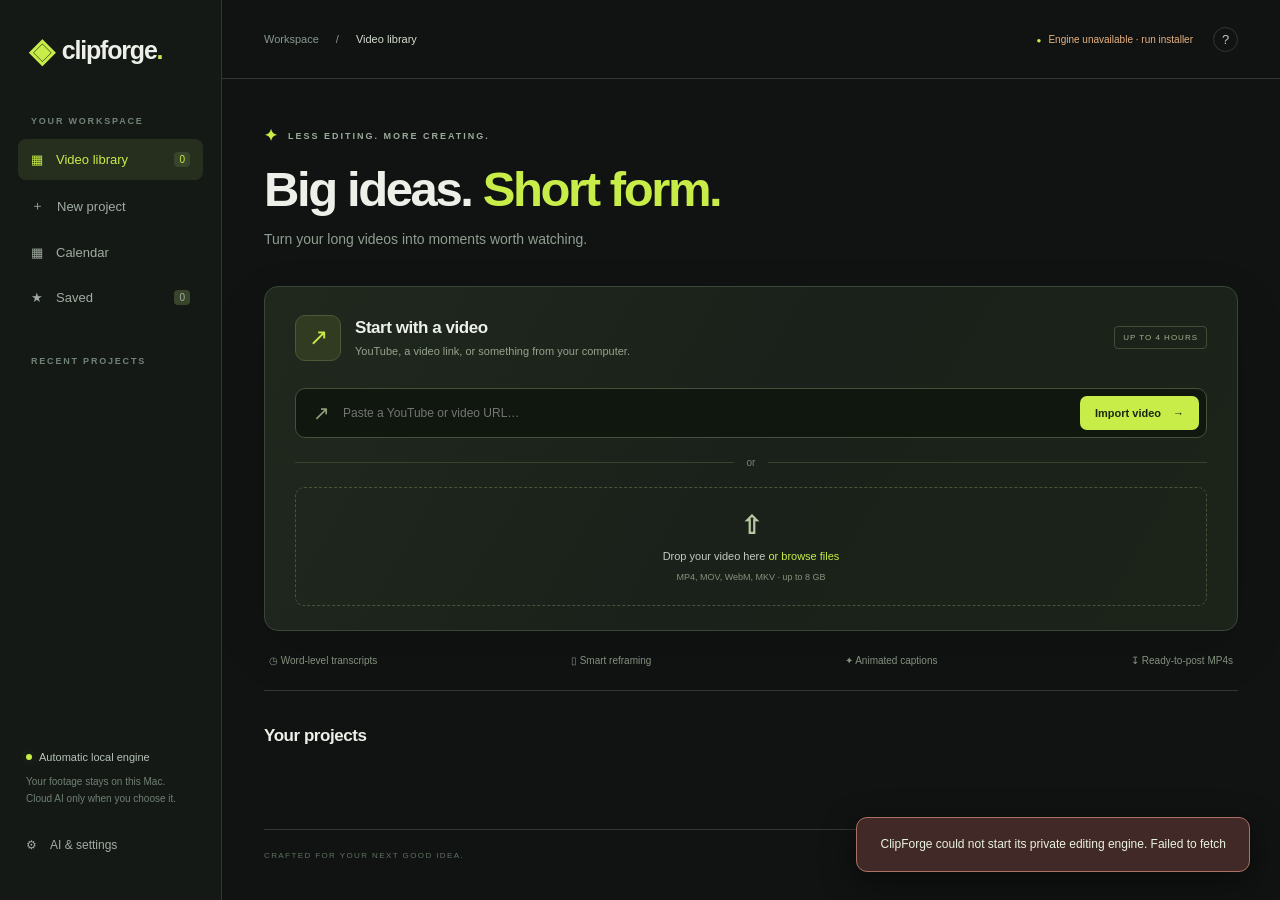
==== extension/studio/index.html @ bb183c16 "Publish ClipForge Chrome studio and macOS companion" ====
<!doctype html>
<html lang="en"><head><meta charset="utf-8"><meta name="viewport" content="width=device-width,initial-scale=1"><title>ClipForge · Your video, reimagined</title><link rel="stylesheet" href="style.css"></head>
<body>
<aside class="sidebar"><a class="brand" href="index.html" aria-label="ClipForge home"><span class="brand-icon">◈</span>clipforge<span class="brand-dot">.</span></a><div class="workspace-label">YOUR WORKSPACE</div><button class="nav active" id="home">▦ <span>Video library</span><span id="project-count" class="count">0</span></button><button class="nav" id="new">＋ <span>New project</span></button><button class="nav" id="calendar-nav">▦ <span>Calendar</span></button><button class="nav" id="saved-nav">★ <span>Saved</span><span id="saved-count" class="count">0</span></button><div class="workspace-label projects-label">RECENT PROJECTS</div><div id="projects"></div><div class="sidebar-bottom"><div class="local-dot"><i></i> Automatic local engine</div><p>Your footage stays on this Mac.<br>Cloud AI only when you choose it.</p><button class="nav" id="settings-open">⚙ <span>AI & settings</span></button></div></aside>
<div class="shell"><header><div class="breadcrumb">Workspace <span>/</span> <b id="crumb">Video library</b></div><div class="header-right"><span id="connection" class="status">Connecting…</span><button id="help" class="icon-button" title="Setup guide">?</button></div></header>
<main>
<section id="welcome"><div class="eyebrow"><span>✦</span> LESS EDITING. MORE CREATING.</div><h1>Big ideas. <em>Short form.</em></h1><p class="lead">Turn your long videos into moments worth watching.</p><div class="import-panel"><div class="import-title"><span class="import-icon">↗</span><div><h2>Start with a video</h2><p>YouTube, a video link, or something from your computer.</p></div><span class="small-badge">UP TO 4 HOURS</span></div><form id="import-form"><div class="url-input"><span>↗</span><input id="source-url" type="url" placeholder="Paste a YouTube or video URL…" aria-label="Video URL" required><button class="primary" id="import-button">Import video <span>→</span></button></div></form><div class="or"><span></span>or<span></span></div><label class="dropzone" id="dropzone"><input type="file" id="file" accept="video/*,.mkv,.webm,.mov" hidden><span class="upload-symbol">⇧</span><b>Drop your video here <span>or browse files</span></b><small>MP4, MOV, WebM, MKV · up to 8 GB</small></label></div><div class="feature-strip"><span>◷ Word-level transcripts</span><span>▯ Smart reframing</span><span>✦ Animated captions</span><span>↧ Ready-to-post MP4s</span></div><div class="section-heading"><h2>Your projects</h2><span id="library-count"></span></div><div id="library" class="library"></div></section>
<section id="project" hidden><div class="project-heading"><div><div class="eyebrow" id="source-label">VIDEO PROJECT</div><h1 id="project-title"></h1><p id="project-meta" class="muted"></p></div><a class="secondary button" id="download-source">↓ Original video</a></div>
<div class="studio-grid"><div class="main-column"><div class="preview-card"><div class="preview-toolbar"><div><span class="live-dot"></span><b id="preview-label">Source preview</b></div><button id="show-source" class="text-button">View source</button></div><div class="video-stage" id="video-stage"><video id="player" controls playsinline preload="metadata"></video><div id="preview-caption" class="preview-caption"></div></div><div class="timeline"><div class="timeline-top"><span id="play-time">00:00</span><span id="timeline-note">Select a word to jump to that moment</span><span id="total-time">00:00</span></div><input id="scrubber" type="range" min="0" max="100" value="0" step=".05" aria-label="Video timeline"><div class="speech-wrap" id="speech-wrap"><i id="range-mark" hidden></i><div id="speech-map" class="speech-map"></div></div></div></div>
<div class="content-tabs"><button class="selected" data-tab="clips">Your clips <span id="clip-count">0</span></button><button data-tab="transcript">Transcript</button><div class="tab-actions"><button id="manual" class="text-button">＋ Manual clip</button><button id="quick-from-clips" class="text-button">Quick schedule</button><button id="export-all" class="text-button">Export all ↗</button><a id="bundle" class="text-button" hidden>↓ ZIP</a></div></div><div id="clips-panel"><div id="clips" class="clips-grid"></div></div><div id="transcript-panel" hidden><div class="transcript-tools"><input id="transcript-search" placeholder="Search transcript…" aria-label="Search transcript"><button id="more-clips" class="primary">✦ Make more clips</button><button id="edit-transcript" class="secondary">Edit words</button><button id="save-transcript" class="primary" hidden>Save transcript</button></div><p class="muted tiny" id="transcript-info">Run Generate clips to create a transcript.</p><div id="transcript"></div></div></div>
<aside class="inspector"><div id="generator"><div class="panel-heading"><span class="spark">✦</span><h2>Make the cut</h2></div><p class="muted">Find the moments. Set the style.<br>Let your next batch take shape.</p><label>Clip length<select id="length"><option value="30">~30 seconds · Quick hit</option><option value="45" selected>~45 seconds · The sweet spot</option><option value="60">~60 seconds · Tell a story</option><option value="90">~90 seconds · Go deeper</option></select></label><label>Number of clips<div class="stepper"><button id="count-minus">−</button><output id="count">4</output><button id="count-plus">＋</button></div></label><label>Transcription<select id="transcription"><option value="local">Local Whisper · private</option><option value="openrouter">OpenRouter · cloud AI</option></select></label><label id="local-model-label">Local accuracy<select id="local-model"><option value="tiny.en">Fast · English preview</option><option value="small" selected>Balanced · multilingual</option><option value="medium">Higher accuracy · slower</option></select></label><label>Find moments with<select id="selection"><option value="local">Local suggestions · no API key</option><option value="openrouter">OpenRouter · AI editor</option></select></label><label>Your creative direction<textarea id="brief" placeholder="e.g. Surprising advice for new card sellers. Lead with a strong opinion." rows="3"></textarea></label><label class="toggle-row"><span>Export clips automatically<small>1080 × 1920 · captions · gentle zoom</small></span><input id="auto-export" type="checkbox" checked></label>
<details class="advanced"><summary>Advanced · font, captions, color</summary>
<label>Caption style<select id="gen-caption-style"><option value="pop">Pop · highlighted words</option><option value="clean">Clean · sentence captions</option></select></label>
<label>Font<select id="gen-font"><option>Arial</option><option>Helvetica</option><option>Impact</option><option>Georgia</option><option>Avenir Next</option><option>Menlo</option></select></label>
<div class="two-col"><label>Text color<input id="gen-color" type="color" value="#FFFFFF"></label><label>Highlight<input id="gen-highlight" type="color" value="#C8ED48"></label></div>
<p class="tiny muted" id="brand-saved">Saved branding loads here.</p>
</details>
<button class="primary generate" id="generate">✦ Generate clips</button><p class="tiny muted">Cloud mode sends audio/transcript to OpenRouter and uses your API credits. Scores are editorial suggestions, not view predictions.</p></div>
<div id="editor" hidden><div class="panel-heading"><button id="close-editor" class="text-button">←</button><h2>Edit your clip</h2></div><label>Title<input id="edit-title" maxlength="120"></label><div class="two-col"><label>Start (seconds)<input id="edit-start" type="number" min="0" step=".01"></label><label>End (seconds)<input id="edit-end" type="number" min="1" step=".01"></label></div><div class="two-col"><button id="set-start" class="secondary">Set start at playhead</button><button id="set-end" class="secondary">Set end at playhead</button></div><label>Canvas<select id="aspect"><option value="vertical">9:16 · Reels, Shorts, TikTok</option><option value="square">1:1 · Square</option><option value="landscape">16:9 · Landscape</option></select></label><label>Reframing<select id="framing"><option value="face">Follow face</option><option value="center">Custom crop</option><option value="fit">Fit entire frame · blurred background</option></select></label><label>Horizontal focus <output id="focus-value">50%</output><input id="focus" type="range" min="0" max="1" step=".01" value=".5"></label><label>Zoom at playhead <output id="zoom-value">1.00×</output><input id="zoom" type="range" min="1" max="1.6" step=".01" value="1"></label><button id="add-keyframe" class="secondary wide">◇ Add / update keyframe at playhead</button><div id="keyframes" class="keyframes"></div><p class="tiny muted">Keyframe time is relative to clip start. Manual keyframes override automatic framing and zoom. Save & render for the exact preview.</p><label class="toggle-row"><span>Animated punch-in zoom</span><input id="auto-zoom" type="checkbox" checked></label><label class="toggle-row"><span>Remove long pauses</span><input id="remove-silence" type="checkbox"></label><label class="toggle-row"><span>Burn in captions</span><input id="captions" type="checkbox" checked></label><label>Caption style<select id="caption-style"><option value="pop">Pop · highlighted words</option><option value="clean">Clean · sentence captions</option></select></label>
<label>Font<select id="edit-font"><option>Arial</option><option>Helvetica</option><option>Impact</option><option>Georgia</option><option>Avenir Next</option><option>Menlo</option></select></label>
<div class="two-col"><label>Text color<input id="edit-color" type="color" value="#FFFFFF"></label><label>Highlight<input id="edit-highlight" type="color" value="#C8ED48"></label></div><label>Export quality<select id="resolution"><option value="1080">1080p · Full HD</option><option value="720">720p · Faster preview</option></select></label><div class="two-col"><button id="save-clip" class="secondary">Save edit</button><button id="render-clip" class="primary">Save & render ↗</button></div></div></aside></div></section>
<section id="calendar" hidden>
<div class="project-heading"><div><div class="eyebrow">SOCIAL PLANNER</div><h1>Your posts</h1><p class="muted" id="calendar-status">Connect GoHighLevel in Settings to see every scheduled post.</p></div>
<div class="calendar-tools"><button id="cal-prev" class="secondary">←</button><b id="cal-month"></b><button id="cal-next" class="secondary">→</button><button id="quick-schedule-open" class="primary">Quick schedule</button></div></div>
<div id="calendar-grid" class="cal-grid"></div>
</section>
<section id="saved" hidden>
<div class="project-heading"><div><div class="eyebrow">SAVED CLIPS</div><h1>Saved</h1><p class="muted">Clips you keep here stay on this Mac. If GoHighLevel is connected, the MP4 also goes into media storage.</p></div></div>
<div id="saved-grid" class="library"></div>
</section>
</main><footer><span>CRAFTED FOR YOUR NEXT GOOD IDEA.</span><span>ClipForge Studio <b>1.0</b></span></footer></div>
<div id="job-dock" class="job-dock" hidden><div class="job-icon">✦</div><div class="job-body"><b id="job-message"></b><div class="progress-track"><div id="job-progress"></div></div></div><button id="cancel-job" class="text-button">Cancel</button></div><div id="toast" role="status" hidden></div>
<dialog id="settings"><form method="dialog"><button class="dialog-close" aria-label="Close settings">×</button></form><div class="eyebrow">YOUR AI, YOUR CHOICE</div><h2>AI & GoHighLevel</h2><p class="muted">Use one key for timestamped transcription and AI clip selection. Keys stay in your local ClipForge data folder.</p><label>OpenRouter API key<input id="api-key" type="password" placeholder="sk-or-…" autocomplete="off"></label><label>Clip selection model<input id="ai-model" value="google/gemini-2.5-flash"></label><label>Transcription model<input id="stt-model" value="openai/whisper-1"></label><p class="tiny muted">Transcription needs a provider that returns word timestamps. Leave the key blank to keep the saved key.</p>
<div class="settings-split"></div>
<div class="eyebrow">BRANDING</div>
<p class="muted">Font and colors apply to generated clips and stay saved on this Mac.</p>
<label>Caption style<select id="set-caption-style"><option value="pop">Pop · highlighted words</option><option value="clean">Clean · sentence captions</option></select></label>
<label>Font<select id="set-font"><option>Arial</option><option>Helvetica</option><option>Impact</option><option>Georgia</option><option>Avenir Next</option><option>Menlo</option></select></label>
<div class="two-col"><label>Text color<input id="set-color" type="color" value="#FFFFFF"></label><label>Highlight<input id="set-highlight" type="color" value="#C8ED48"></label></div>
<label>Signup link<input id="set-site" value="https://example.com"></label>
<label>Course link<input id="set-course" value="https://example.com/course"></label>
<div class="settings-split"></div>
<div class="eyebrow">GOHIGHLEVEL SOCIAL PLANNER</div>
<p class="muted">Create a Private Integration on the location, then save the location ID and token here. They stay in your local ClipForge data folder.</p>
<label>Location ID<input id="ghl-location" placeholder="Your location ID" autocomplete="off"></label>
<label>Private integration token<input id="ghl-token" type="password" placeholder="pit-…" autocomplete="off"></label>
<label>Posting as<select id="ghl-user"><option value="">Test connection to load staff</option></select></label>
<p class="tiny muted" id="ghl-scopes"></p>
<p class="tiny muted">Required scopes: socialplanner/account.readonly, socialplanner/post.readonly, socialplanner/post.write, medias.write, users.readonly. Connect your social accounts in GHL Social Planner first.</p>
<div class="two-col"><button id="ghl-test" class="secondary">Test GHL connection</button><span></span></div>
<div class="two-col"><button id="disconnect" class="secondary">Disconnect AI</button><button id="settings-save" class="primary">Save settings</button></div><p id="key-status" class="tiny"></p></dialog>
<dialog id="schedule-dialog" class="wide-dialog"><form method="dialog"><button class="dialog-close" aria-label="Close schedule">×</button></form><div class="eyebrow">SCHEDULE A POST</div><h2 id="schedule-title">Schedule this clip</h2>
<div class="schedule-grid">
<div><div class="mini-cal-head"><button id="mini-prev" class="text-button" type="button">←</button><b id="mini-month"></b><button id="mini-next" class="text-button" type="button">→</button></div><div id="mini-cal" class="mini-cal"></div><label>Time<input id="schedule-time" type="time" value="09:00"></label></div>
<div>
<div class="copy-head"><span class="eyebrow">PICK A CAPTION</span><button id="rewrite-copy" class="text-button" type="button">✦ New options</button></div>
<div id="post-picks" class="copy-picks"></div>
<label>Caption<textarea id="schedule-summary" rows="5" placeholder="Pick an option or write your own"></textarea></label>
<div class="eyebrow">FIRST COMMENT</div>
<div id="comment-picks" class="copy-picks"></div>
<label>First comment <span class="optional">Posted after it goes live</span><textarea id="schedule-follow" rows="2" placeholder="Pick an option or write your own"></textarea></label>
<label>Posting as<select id="schedule-user"><option value="">Load staff…</option></select></label>
<label>Post type<select id="schedule-type"><option value="reel">Reel / Short</option><option value="post">Feed post</option><option value="story">Story</option></select></label>
<div class="eyebrow accounts-label">ACCOUNTS</div>
<div id="schedule-accounts" class="account-list"></div>
<div class="two-col"><button id="post-now" class="secondary" type="button">Post now</button><button id="schedule-save" class="primary" type="button">Schedule post</button></div>
</div>
</div>
</dialog>
<dialog id="quick-dialog" class="wide-dialog"><form method="dialog"><button class="dialog-close" aria-label="Close quick schedule">×</button></form><div class="eyebrow">QUICK SCHEDULE</div><h2>Space selected clips out</h2>
<p class="muted" id="quick-count">Select clips on the project page first.</p>
<label>Start<input id="quick-start" type="datetime-local"></label>
<label>Every<select id="quick-interval"><option value="1">1 hour</option><option value="3">3 hours</option><option value="6" selected>6 hours</option><option value="12">12 hours</option><option value="24">Every day</option></select></label>
<label>Posting as<select id="quick-user"><option value="">Load staff…</option></select></label>
<label>Post type<select id="quick-type"><option value="reel">Reel / Short</option><option value="post">Feed post</option><option value="story">Story</option></select></label>
<label>First comment<textarea id="quick-follow" rows="2" placeholder="Optional follow-up comment on every post"></textarea></label>
<div class="eyebrow accounts-label">ACCOUNTS</div>
<div id="quick-accounts" class="account-list"></div>
<button id="quick-save" class="primary generate" type="button">Schedule selected clips</button>
</dialog>
<dialog id="post-dialog" class="wide-dialog"><form method="dialog"><button class="dialog-close" aria-label="Close post">×</button></form>
<div class="eyebrow" id="post-detail-status">POST</div>
<h2 id="post-detail-title">Post</h2>
<p class="muted" id="post-detail-meta"></p>
<label>Caption<textarea id="post-detail-summary" rows="6" readonly></textarea></label>
<label>First comment<textarea id="post-detail-follow" rows="2" readonly></textarea></label>
<p class="tiny muted" id="post-detail-extra"></p>
<label>Move to<input id="post-detail-when" type="datetime-local"></label>
<div class="two-col"><button id="post-detail-delete" class="secondary" type="button">Delete post</button><button id="post-detail-save" class="primary" type="button">Save new time</button></div>
</dialog>
<dialog id="help-dialog"><form method="dialog"><button class="dialog-close" aria-label="Close help">×</button></form><h2>Your private clip studio</h2><ol><li>Click the ClipForge extension from any YouTube or video page.</li><li>The private video engine starts automatically in the background.</li><li>Choose local processing or enter your OpenRouter key in Settings.</li><li>Generate, review your clips, adjust edits, and download MP4s or the ZIP.</li><li>In Settings, save your GHL location ID and a Private Integration token with social planner + media scopes, then use Schedule or Calendar.</li></ol><p class="muted">Authenticated or protected streams and blob URLs may not download. Upload your original video instead. Face tracking works best on clear, single-speaker footage; review crops before exporting.</p></dialog>
<script src="app.js"></script></body></html>
---- extension/studio/style.css ----
:root{--bg:#101312;--panel:#1a1f1c;--panel2:#202622;--line:#303831;--text:#edf0e9;--muted:#909e92;--accent:#c8ed48;--radius:14px}*{box-sizing:border-box}body{margin:0;background:var(--bg);color:var(--text);font-family:Inter,-apple-system,BlinkMacSystemFont,'Segoe UI',sans-serif;font-size:13px}button,input,select,textarea{font:inherit}button,a{ -webkit-tap-highlight-color:transparent}button{cursor:pointer}button:disabled{opacity:.4;cursor:wait}a{color:inherit;text-decoration:none}button{color:inherit}button:focus-visible,a:focus-visible{outline:2px solid var(--accent);outline-offset:4px}button,input,select,textarea{transition:border-color .2s,background .2s}input,select,textarea{width:100%;background:#121713;color:var(--text);border:1px solid var(--line);border-radius:8px;padding:11px 12px;outline:none}input:focus,select:focus,textarea:focus{border-color:#8da83a}input[type=checkbox]{width:32px;height:18px;accent-color:var(--accent);cursor:pointer}input[type=range]{padding:0;accent-color:var(--accent);border:0;cursor:pointer}textarea{resize:vertical;line-height:1.6}label{display:block;font-size:11px;font-weight:600;color:#c2cbc2}label>input,label>select,label>textarea{margin-top:8px}label output{float:right;color:var(--accent)}[hidden]{display:none!important}.sidebar{width:222px;position:fixed;inset:0 auto 0 0;border-right:1px solid var(--line);padding:31px 18px;display:flex;flex-direction:column;background:#151916}.brand{font-size:25px;letter-spacing:-1.2px;font-weight:750;display:flex;align-items:center;padding:0 11px}.brand-icon{font-size:33px;color:var(--accent);margin-right:9px}.brand-dot{color:var(--accent)}.workspace-label{font-size:9px;letter-spacing:1.8px;color:#728275;margin:46px 13px 13px;font-weight:650}.nav{display:flex;align-items:center;gap:13px;width:100%;padding:13px;border:0;background:transparent;color:#a1aca2;border-radius:8px;text-align:left;margin-bottom:4px;font-size:13px}.nav.active{color:var(--accent);background:#262f1e}.nav:hover{background:#222923}.count{font-size:10px;padding:2px 5px;border-radius:4px;background:#38452a;margin-left:auto}.projects-label{margin-top:34px}#projects{overflow:auto}.project-link{border:0;background:transparent;color:#a4b0a6;padding:10px 12px;display:flex;gap:10px;text-align:left;line-height:1.5;width:100%;border-radius:7px}.project-link span:last-child{overflow:hidden;text-overflow:ellipsis;white-space:nowrap}.project-link:hover{background:#242c25;color:white}.sidebar-bottom{margin-top:auto;padding:25px 8px 0}.sidebar-bottom p{font-size:10px;line-height:1.7;color:#6f8073}.sidebar-bottom .nav{padding-left:0;font-size:12px;margin-top:18px}.local-dot{font-size:11px;color:#b5c2b7;display:flex;align-items:center;gap:7px}.local-dot i,.live-dot{display:inline-block;width:6px;height:6px;border-radius:100%;background:var(--accent);box-shadow:0 0 12px #c8ed4833}.shell{margin-left:222px}header{height:79px;border-bottom:1px solid var(--line);display:flex;align-items:center;justify-content:space-between;padding:0 42px}.breadcrumb{font-size:11px;color:#89978c;display:flex;gap:17px}.breadcrumb b{font-weight:500;color:#d4ddd2}.header-right{display:flex;align-items:center;gap:20px}.status{font-size:10px;color:#9dae9c}.status:before{content:'●';color:var(--accent);margin-right:7px;font-size:8px}.icon-button{border:1px solid var(--line);border-radius:50%;background:transparent;width:25px;height:25px;color:#becabb}main{max-width:1600px;margin:0 auto;padding:47px 42px 65px}#welcome{max-width:1110px;margin:auto}.eyebrow{font-size:9px;font-weight:600;letter-spacing:2px;color:#9aaa9b;display:flex;gap:9px;align-items:center}.eyebrow span{color:var(--accent);font-size:16px}h1{font-size:49px;letter-spacing:-2.4px;font-weight:600;margin:17px 0 11px;line-height:1.12}h1 em{font-style:normal;color:var(--accent)}.lead{font-size:14px;color:var(--muted);margin:0 0 34px;line-height:1.7}.import-panel{border:1px solid #3b4538;background:linear-gradient(120deg,#20281e,#1a211a 50%,#1c2319);padding:28px 30px 24px;border-radius:var(--radius);box-shadow:0 18px 50px #0002}.import-title{display:flex;align-items:center;gap:14px;margin-bottom:27px}.import-icon{font-size:23px;border:1px solid #4a5937;background:#303b21;border-radius:10px;width:46px;height:46px;display:grid;place-items:center;color:var(--accent)}h2{font-size:17px;font-weight:600;letter-spacing:-.45px;margin:0}.import-title p{font-size:11px;color:#96a38f;margin:7px 0 0}.small-badge{font-size:8px;border:1px solid #424c38;padding:6px 8px;border-radius:4px;color:#a4b090;margin-left:auto;letter-spacing:1px}.url-input{display:flex;align-items:center;gap:13px;border:1px solid #48503d;background:#10170f;padding:7px;border-radius:10px}.url-input>span{font-size:20px;color:#91a17b;margin-left:10px}.url-input input{border:0;background:transparent;padding:10px 0;font-size:12px;min-width:0}.primary,.secondary,.button{border:0;padding:11px 15px;border-radius:7px;font-weight:600;font-size:11px;display:inline-flex;align-items:center;justify-content:center;gap:12px;white-space:nowrap}.primary{background:var(--accent);color:#1c280c}.primary:hover{background:#d6fa63}.secondary{background:#2b332b;color:#d2ddd0;border:1px solid #3b463a}.secondary:hover{background:#374233}.or{display:flex;gap:13px;align-items:center;color:#788870;font-size:10px;margin:19px 0}.or span{height:1px;background:#38432f;flex:1}.dropzone{border:1px dashed #48543a;padding:23px;border-radius:9px;display:flex;align-items:center;justify-content:center;flex-direction:column;cursor:pointer;gap:10px}.dropzone.drag{background:#384725}.upload-symbol{font-size:25px;color:#b5c7a0}.dropzone b{font-size:11px;font-weight:500}.dropzone b span{color:var(--accent)}.dropzone small{font-size:9px;font-weight:400;color:#85937c}.feature-strip{display:flex;justify-content:space-between;color:#84917e;font-size:10px;padding:24px 5px;border-bottom:1px solid var(--line)}.section-heading{display:flex;align-items:center;justify-content:space-between;margin:35px 0 18px}.section-heading span{font-size:10px;color:var(--muted)}.library{display:grid;grid-template-columns:repeat(3,1fr);gap:17px}.library-card{background:var(--panel);border:1px solid var(--line);border-radius:12px;overflow:hidden;cursor:pointer;text-align:left;padding:0}.library-card img{width:100%;aspect-ratio:16/9;object-fit:cover;display:block}.library-card div{padding:15px}.library-card b{display:block;font-size:12px;line-height:1.6;font-weight:500}.library-card small{color:var(--muted);font-size:9px;display:block;margin-top:8px}.empty{padding:35px 20px;text-align:center;color:var(--muted);border:1px dashed var(--line);border-radius:12px;grid-column:1/-1;font-size:12px;line-height:1.8}.empty .symbol{font-size:30px;color:#5f7055;margin-bottom:8px}.project-heading{display:flex;gap:25px;align-items:center;justify-content:space-between;margin-bottom:27px}.project-heading h1{font-size:26px;letter-spacing:-.85px;line-height:1.3;max-width:800px}.muted{color:var(--muted);line-height:1.65}.project-heading p{font-size:11px;margin-bottom:0}.studio-grid{display:grid;grid-template-columns:minmax(0,1fr) 286px;gap:23px}.preview-card{border:1px solid var(--line);border-radius:12px;overflow:hidden;background:#151b16}.preview-toolbar{height:43px;display:flex;align-items:center;justify-content:space-between;padding:0 17px;border-bottom:1px solid var(--line)}.preview-toolbar b{font-size:10px;font-weight:500;margin-left:8px}.text-button{border:0;background:none;font-size:10px;color:#aebaa9;padding:7px 4px;cursor:pointer}.text-button:hover{color:var(--accent)}.video-stage{background:#080b09;position:relative;display:flex;justify-content:center;align-items:center;min-height:240px;height:min(46vw,450px);overflow:hidden}.video-stage video{width:100%;height:100%;object-fit:contain}.video-stage.export video{max-height:450px}.preview-caption{position:absolute;bottom:20%;left:10%;right:10%;text-align:center;pointer-events:none;font-size:clamp(16px,2vw,30px);font-weight:850;text-transform:uppercase;text-shadow:2px 2px 2px black,-2px -2px 2px black;line-height:1.3}.preview-caption{color:var(--cap,#fff)}.preview-caption mark{background:none;color:var(--hi,var(--accent))}.timeline{padding:17px 18px 11px}.timeline-top{display:flex;justify-content:space-between;font-size:9px;color:#7f917e;margin-bottom:12px}.timeline-top span:first-child{color:var(--accent);font-variant-numeric:tabular-nums}.timeline input{height:4px;margin:0;display:block}.speech-map{height:19px;display:flex;gap:2px;align-items:center;margin-top:8px;overflow:hidden}.speech-map i{background:#556c38;flex:1;min-width:2px;border-radius:2px}.inspector{background:#1b211c;border:1px solid var(--line);padding:23px 20px;border-radius:12px;height:fit-content}.panel-heading{display:flex;gap:10px;align-items:center}.spark{color:var(--accent);font-size:23px}.inspector>.muted,.inspector p{font-size:11px}.inspector label{margin:19px 0 0}.inspector label input,.inspector label select{font-size:11px}.stepper{display:flex;align-items:center;justify-content:space-between;background:#121713;border:1px solid var(--line);border-radius:7px;margin-top:8px;padding:4px}.stepper button{border:0;background:#262f24;width:32px;height:30px;border-radius:4px;color:#b2c3a6}.stepper output{font-size:13px;color:#e2ecda}.toggle-row{display:flex;align-items:center;justify-content:space-between;gap:6px}.toggle-row small{font-size:8px;display:block;color:var(--muted);font-weight:400;margin-top:4px}.toggle-row input{margin:0}.generate{width:100%;margin-top:24px;padding:14px}.tiny{font-size:9px!important}.inspector .tiny{margin:14px 0 0}.content-tabs{display:flex;align-items:center;border-bottom:1px solid var(--line);margin-top:23px;margin-bottom:21px;gap:20px}.content-tabs>button{background:none;border:0;padding:12px 0;color:var(--muted);font-size:12px;border-bottom:2px solid transparent}.content-tabs>button.selected{color:var(--accent);border-color:var(--accent)}.content-tabs span{font-size:9px;margin-left:5px;background:#2b3525;padding:2px 5px;border-radius:4px}.tab-actions{margin-left:auto;display:flex;gap:13px}.clips-grid{display:grid;grid-template-columns:repeat(3,minmax(0,1fr));gap:14px}.clip-card{border:1px solid var(--line);border-radius:10px;overflow:hidden;background:var(--panel)}.clip-card.selected{border-color:#a3c443}.clip-image{height:175px;background:#10160f;position:relative;cursor:pointer;overflow:hidden}.clip-image img{width:100%;height:100%;object-fit:cover}.clip-image .play{position:absolute;top:50%;left:50%;transform:translate(-50%,-50%);width:35px;height:35px;display:grid;place-items:center;border-radius:50%;background:#10180acc;color:white}.clip-badge{position:absolute;top:9px;left:9px;background:#1b281de8;color:var(--accent);font-size:9px;padding:5px 6px;border-radius:4px}.clip-duration{position:absolute;bottom:8px;right:8px;font-size:9px;padding:4px 5px;background:#111a10cc;border-radius:3px}.clip-copy{padding:13px}.clip-copy h3{font-size:11px;line-height:1.55;min-height:33px;margin:0 0 7px;font-weight:550}.clip-copy p{font-size:9px;color:var(--muted);line-height:1.5;margin:5px 0}.clip-actions{display:flex;align-items:center;justify-content:space-between;border-top:1px solid var(--line);padding-top:7px;margin-top:10px}.clip-actions a{color:var(--accent);font-size:9px}.clip-actions button{font-size:10px}.two-col{display:grid;grid-template-columns:1fr 1fr;gap:9px}.two-col button{font-size:10px;padding:11px 8px}.inspector .two-col+.two-col{margin-top:8px}.inspector .two-col:last-child{margin-top:22px}.wide{width:100%;margin-top:12px;font-size:10px}.keyframes{max-height:135px;overflow:auto}.keyframe{display:flex;align-items:center;gap:7px;padding:8px 0;border-bottom:1px solid var(--line);font-size:9px;color:var(--muted)}.keyframe button{margin-left:auto}.transcript-tools{display:flex;gap:10px}.transcript-tools input{font-size:11px}#transcript{max-height:480px;overflow:auto;background:#191f19;border:1px solid var(--line);padding:18px;border-radius:9px;line-height:2.15}.transcript-row{display:flex;gap:17px;margin-bottom:13px}.transcript-time{color:#779455;font-size:10px;cursor:pointer;flex-shrink:0;padding-top:3px;font-variant-numeric:tabular-nums}.word{border:0;background:none;color:#b6c4b0;font-size:12px;padding:2px 2px;line-height:1.8;border-radius:3px;cursor:pointer}.word:hover,.word.current{color:#e8fac5;background:#3b482c}.word[contenteditable=true]{outline:1px solid #425238;cursor:text}.word.match{color:var(--accent);background:#344522}footer{border-top:1px solid var(--line);margin:0 42px;padding:21px 0;display:flex;justify-content:space-between;color:#5f7160;font-size:8px;letter-spacing:1.4px}footer b{font-weight:400;color:#9cad8c;margin-left:5px}.job-dock{position:fixed;bottom:22px;left:calc(50% + 100px);transform:translateX(-50%);display:flex;align-items:center;gap:17px;min-width:420px;max-width:700px;background:#2c3827;border:1px solid #526944;padding:17px 20px;border-radius:12px;box-shadow:0 10px 45px #0008;z-index:20}.job-icon{color:var(--accent);font-size:22px;animation:pulse 2s infinite}.job-body{flex:1;min-width:0}.job-body b{font-size:11px;font-weight:500;overflow-wrap:anywhere}.progress-track{height:3px;background:#45503a;margin-top:10px;border-radius:5px;overflow:hidden}#job-progress{height:100%;background:var(--accent);transition:width .5s}#toast{position:fixed;right:30px;bottom:28px;max-width:520px;white-space:pre-wrap;background:#2d3929;border:1px solid #677c52;color:#eaf3e0;padding:17px 23px;border-radius:11px;z-index:50;font-size:12px;line-height:1.6;box-shadow:0 10px 35px #0007;overflow-wrap:anywhere}#toast.error{background:#402927;border-color:#ad7064}dialog{background:#1a221b;color:var(--text);border:1px solid #46553f;border-radius:15px;padding:34px;max-width:510px;width:calc(100% - 40px);box-shadow:0 20px 100px #0009}dialog::backdrop{background:#050b08b8;backdrop-filter:blur(4px)}dialog h2{font-size:25px;margin:15px 0}dialog label{margin:20px 0}dialog .two-col{margin-top:25px}.dialog-close{float:right;background:transparent;border:0;font-size:25px;color:#acbba2;position:absolute;top:14px;right:16px}dialog ol{padding-left:20px;line-height:1.9;color:#bac8b3}dialog li{padding-bottom:12px}.offline{color:#e9b383!important}@keyframes pulse{50%{opacity:.35;transform:rotate(25deg)}}@media(min-width:1500px){.video-stage{height:470px;max-height:470px}.clip-image{height:220px}}@media(max-width:1150px){.sidebar{width:185px;padding:25px 12px}.shell{margin-left:185px}header{padding:0 25px}main{padding:32px 25px}.studio-grid{grid-template-columns:minmax(0,1fr) 250px;gap:15px}.inspector{padding:20px 15px}.clips-grid{grid-template-columns:repeat(2,minmax(0,1fr))}.content-tabs{gap:12px}.tab-actions{gap:5px}.brand{font-size:22px}.feature-strip{font-size:9px}.project-heading h1{font-size:23px}}@media(max-width:850px){.sidebar{display:none}.shell{margin:0}.studio-grid{grid-template-columns:1fr}.inspector{max-width:none}.inspector label{margin-top:15px}.job-dock{left:50%;min-width:0;width:90%}.library{grid-template-columns:repeat(2,1fr)}h1{font-size:37px}.feature-strip{flex-wrap:wrap;gap:15px;justify-content:flex-start}.small-badge{display:none}.project-heading{align-items:flex-start}.project-heading .button{font-size:9px}.video-stage{height:400px}.clips-grid{grid-template-columns:repeat(3,1fr)}}@media(max-width:560px){main{padding:28px 15px}header{padding:0 15px;height:60px}.import-panel{padding:20px 15px}.url-input{flex-wrap:wrap}.url-input input{width:calc(100% - 40px)}.url-input button{width:100%}.library,.clips-grid{grid-template-columns:repeat(2,minmax(0,1fr))}.project-heading{display:block}.project-heading .button{margin-top:12px}.tab-actions{flex-wrap:wrap}.content-tabs{gap:10px}.video-stage{height:320px}footer{margin:0 15px}.breadcrumb{max-width:70%;white-space:nowrap;overflow:hidden}.import-title p{line-height:1.7}.feature-strip{font-size:9px}}
.settings-split{height:1px;background:var(--line);margin:28px 0 22px}.optional{font-weight:500;color:#7f917e;text-transform:none;letter-spacing:0}.calendar-tools{display:flex;align-items:center;gap:10px;flex-wrap:wrap}.calendar-tools b{min-width:140px;text-align:center}.cal-grid{display:grid;grid-template-columns:repeat(7,minmax(0,1fr));gap:8px}.cal-dow{font-size:9px;letter-spacing:1px;color:#7f917e;padding:0 6px 4px}.cal-day{min-height:92px;background:var(--panel);border:1px solid var(--line);border-radius:10px;padding:7px;display:flex;flex-direction:column;gap:4px}.cal-pad{min-height:0}.cal-day.today{border-color:#8da83a}.cal-day>b{font-size:11px;margin-bottom:2px}.cal-post{background:#243024;border:0;border-radius:7px;color:#dce8cf;font-size:9px;padding:5px 6px;text-align:left;line-height:1.25;cursor:grab;display:flex;flex-direction:column;gap:3px;min-height:0}.cal-post:active{cursor:grabbing}.cal-day.drop{outline:2px dashed var(--accent)}.cal-row{display:flex;align-items:center;justify-content:space-between;gap:4px}.cal-time{font-size:8px;color:#9aaa8a;font-variant-numeric:tabular-nums}.cal-icons{display:flex;gap:2px;flex-wrap:wrap;justify-content:flex-end}.soc{width:15px;height:15px;border-radius:4px;display:grid;place-items:center;font-size:7px;font-weight:800;color:#fff;font-style:normal;letter-spacing:-.2px;line-height:1}.cal-title{font-size:8px;color:#d5e0c8;overflow:hidden;display:-webkit-box;-webkit-line-clamp:2;-webkit-box-orient:vertical}.clip-copy{position:relative}.clip-pick{position:absolute;top:10px;right:10px;width:16px;height:16px;accent-color:var(--accent)}.clip-actions{flex-wrap:wrap;gap:6px}.wide-dialog{max-width:820px}.schedule-grid{display:grid;grid-template-columns:260px 1fr;gap:22px;margin-top:8px}.mini-cal-head{display:flex;align-items:center;justify-content:space-between;margin-bottom:8px}.mini-cal{display:grid;grid-template-columns:repeat(7,1fr);gap:4px}.mini-cal button,.mini-cal span{border:0;background:#121713;color:#c5d0c2;border-radius:6px;height:32px;font-size:10px}.mini-cal .dow{background:transparent;color:#7f917e;height:20px}.mini-cal .picked{background:var(--accent);color:#1c280c}.mini-cal .muted-day{opacity:.35}.account-list{display:flex;flex-direction:column;gap:8px;margin:10px 0 18px}.account-list label{display:flex;align-items:center;gap:10px;margin:0;font-size:11px}.account-list input{width:16px;height:16px;margin:0}.accounts-label{margin-top:18px}#settings{max-width:560px}#more-clips{white-space:nowrap}.speech-wrap{position:relative;margin-top:8px;cursor:ew-resize;min-height:19px}.speech-map{margin-top:0}.range-on #range-mark,.speech-wrap #range-mark{position:absolute;top:0;bottom:0;background:#c8ed4848;border:1px solid var(--accent);border-radius:3px;pointer-events:none;z-index:1}.advanced{margin-top:16px;border-top:1px solid var(--line);padding-top:12px}.advanced summary{cursor:pointer;color:#aebaa9;font-size:11px;font-weight:600}.advanced[open] summary{color:var(--accent)}.advanced label{margin-top:12px}input[type=color]{padding:3px;height:38px;cursor:pointer}.clip-saved{color:var(--accent)}.saved-pill{position:absolute;top:9px;right:9px;background:#1b281de8;color:var(--accent);font-size:8px;padding:4px 6px;border-radius:4px;letter-spacing:.4px}.copy-head{display:flex;align-items:center;justify-content:space-between;margin:4px 0 8px}.copy-picks{display:flex;flex-direction:column;gap:6px;margin:0 0 10px}.copy-opt{border:1px solid var(--line);background:#121713;color:#d5e0c8;border-radius:8px;padding:8px 10px;text-align:left;line-height:1.4}.copy-opt b{display:block;font-size:9px;color:var(--accent);margin-bottom:3px}.copy-opt span{font-size:10px;color:#c5d0c2}.copy-opt.on{border-color:var(--accent);background:#262f1e}.preview-caption{color:var(--cap,#fff)}.preview-caption mark{color:var(--hi,var(--accent))}@media(max-width:850px){.schedule-grid{grid-template-columns:1fr}.cal-grid{grid-template-columns:repeat(2,1fr)}.cal-dow{display:none}}
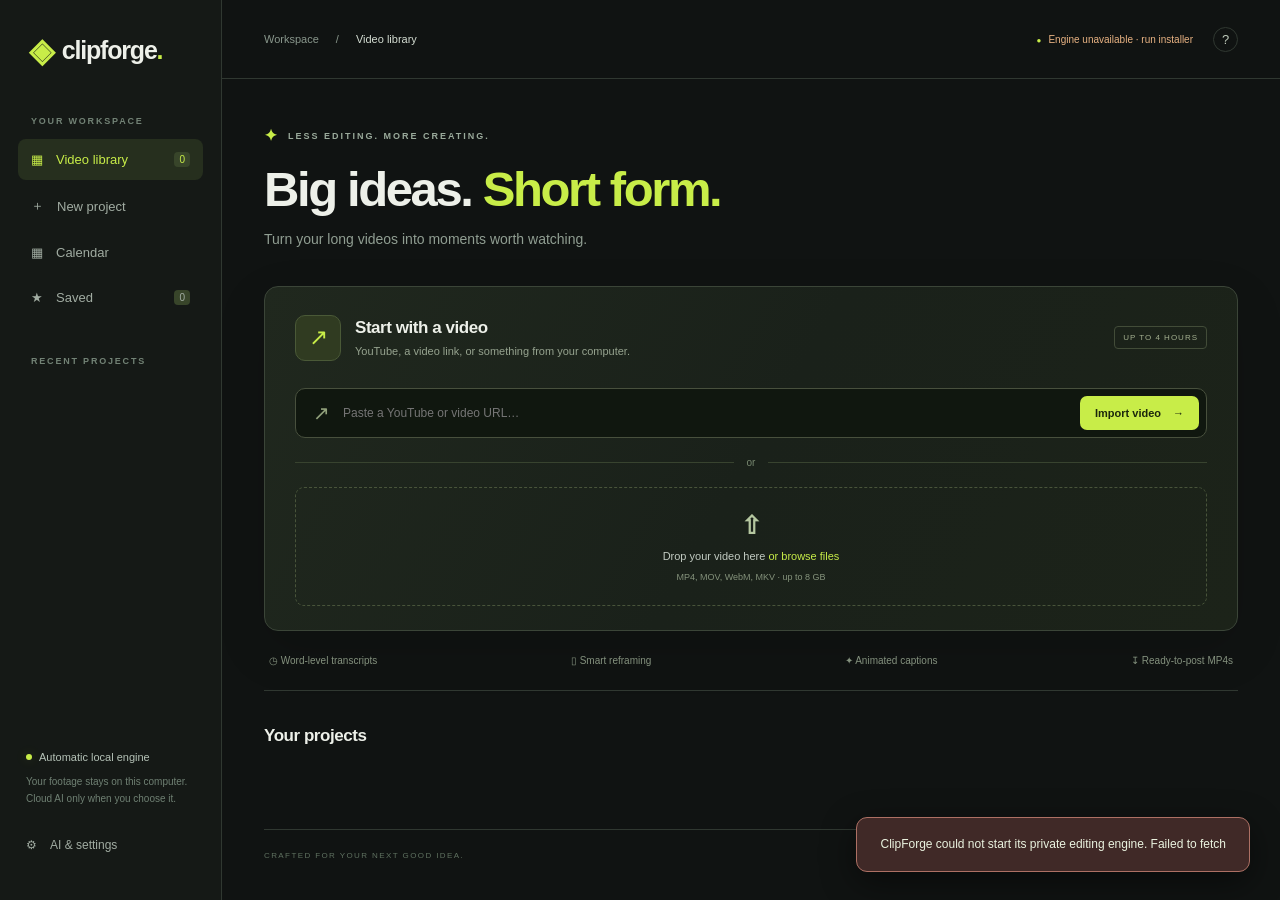
==== commit d4b0547b: "Add Windows companion, creator profiles and beginner social setup" ====
--- a/extension/studio/index.html
+++ b/extension/studio/index.html
@@ -1,14 +1,14 @@
 <!doctype html>
 <html lang="en"><head><meta charset="utf-8"><meta name="viewport" content="width=device-width,initial-scale=1"><title>ClipForge · Your video, reimagined</title><link rel="stylesheet" href="style.css"></head>
 <body>
-<aside class="sidebar"><a class="brand" href="index.html" aria-label="ClipForge home"><span class="brand-icon">◈</span>clipforge<span class="brand-dot">.</span></a><div class="workspace-label">YOUR WORKSPACE</div><button class="nav active" id="home">▦ <span>Video library</span><span id="project-count" class="count">0</span></button><button class="nav" id="new">＋ <span>New project</span></button><button class="nav" id="calendar-nav">▦ <span>Calendar</span></button><button class="nav" id="saved-nav">★ <span>Saved</span><span id="saved-count" class="count">0</span></button><div class="workspace-label projects-label">RECENT PROJECTS</div><div id="projects"></div><div class="sidebar-bottom"><div class="local-dot"><i></i> Automatic local engine</div><p>Your footage stays on this Mac.<br>Cloud AI only when you choose it.</p><button class="nav" id="settings-open">⚙ <span>AI & settings</span></button></div></aside>
+<aside class="sidebar"><a class="brand" href="index.html" aria-label="ClipForge home"><span class="brand-icon">◈</span>clipforge<span class="brand-dot">.</span></a><div class="workspace-label">YOUR WORKSPACE</div><button class="nav active" id="home">▦ <span>Video library</span><span id="project-count" class="count">0</span></button><button class="nav" id="new">＋ <span>New project</span></button><button class="nav" id="calendar-nav">▦ <span>Calendar</span></button><button class="nav" id="saved-nav">★ <span>Saved</span><span id="saved-count" class="count">0</span></button><div class="workspace-label projects-label">RECENT PROJECTS</div><div id="projects"></div><div class="sidebar-bottom"><div class="local-dot"><i></i> Automatic local engine</div><p>Your footage stays on this computer.<br>Cloud AI only when you choose it.</p><button class="nav" id="settings-open">⚙ <span>AI & settings</span></button></div></aside>
 <div class="shell"><header><div class="breadcrumb">Workspace <span>/</span> <b id="crumb">Video library</b></div><div class="header-right"><span id="connection" class="status">Connecting…</span><button id="help" class="icon-button" title="Setup guide">?</button></div></header>
 <main>
 <section id="welcome"><div class="eyebrow"><span>✦</span> LESS EDITING. MORE CREATING.</div><h1>Big ideas. <em>Short form.</em></h1><p class="lead">Turn your long videos into moments worth watching.</p><div class="import-panel"><div class="import-title"><span class="import-icon">↗</span><div><h2>Start with a video</h2><p>YouTube, a video link, or something from your computer.</p></div><span class="small-badge">UP TO 4 HOURS</span></div><form id="import-form"><div class="url-input"><span>↗</span><input id="source-url" type="url" placeholder="Paste a YouTube or video URL…" aria-label="Video URL" required><button class="primary" id="import-button">Import video <span>→</span></button></div></form><div class="or"><span></span>or<span></span></div><label class="dropzone" id="dropzone"><input type="file" id="file" accept="video/*,.mkv,.webm,.mov" hidden><span class="upload-symbol">⇧</span><b>Drop your video here <span>or browse files</span></b><small>MP4, MOV, WebM, MKV · up to 8 GB</small></label></div><div class="feature-strip"><span>◷ Word-level transcripts</span><span>▯ Smart reframing</span><span>✦ Animated captions</span><span>↧ Ready-to-post MP4s</span></div><div class="section-heading"><h2>Your projects</h2><span id="library-count"></span></div><div id="library" class="library"></div></section>
 <section id="project" hidden><div class="project-heading"><div><div class="eyebrow" id="source-label">VIDEO PROJECT</div><h1 id="project-title"></h1><p id="project-meta" class="muted"></p></div><a class="secondary button" id="download-source">↓ Original video</a></div>
 <div class="studio-grid"><div class="main-column"><div class="preview-card"><div class="preview-toolbar"><div><span class="live-dot"></span><b id="preview-label">Source preview</b></div><button id="show-source" class="text-button">View source</button></div><div class="video-stage" id="video-stage"><video id="player" controls playsinline preload="metadata"></video><div id="preview-caption" class="preview-caption"></div></div><div class="timeline"><div class="timeline-top"><span id="play-time">00:00</span><span id="timeline-note">Select a word to jump to that moment</span><span id="total-time">00:00</span></div><input id="scrubber" type="range" min="0" max="100" value="0" step=".05" aria-label="Video timeline"><div class="speech-wrap" id="speech-wrap"><i id="range-mark" hidden></i><div id="speech-map" class="speech-map"></div></div></div></div>
 <div class="content-tabs"><button class="selected" data-tab="clips">Your clips <span id="clip-count">0</span></button><button data-tab="transcript">Transcript</button><div class="tab-actions"><button id="manual" class="text-button">＋ Manual clip</button><button id="quick-from-clips" class="text-button">Quick schedule</button><button id="export-all" class="text-button">Export all ↗</button><a id="bundle" class="text-button" hidden>↓ ZIP</a></div></div><div id="clips-panel"><div id="clips" class="clips-grid"></div></div><div id="transcript-panel" hidden><div class="transcript-tools"><input id="transcript-search" placeholder="Search transcript…" aria-label="Search transcript"><button id="more-clips" class="primary">✦ Make more clips</button><button id="edit-transcript" class="secondary">Edit words</button><button id="save-transcript" class="primary" hidden>Save transcript</button></div><p class="muted tiny" id="transcript-info">Run Generate clips to create a transcript.</p><div id="transcript"></div></div></div>
-<aside class="inspector"><div id="generator"><div class="panel-heading"><span class="spark">✦</span><h2>Make the cut</h2></div><p class="muted">Find the moments. Set the style.<br>Let your next batch take shape.</p><label>Clip length<select id="length"><option value="30">~30 seconds · Quick hit</option><option value="45" selected>~45 seconds · The sweet spot</option><option value="60">~60 seconds · Tell a story</option><option value="90">~90 seconds · Go deeper</option></select></label><label>Number of clips<div class="stepper"><button id="count-minus">−</button><output id="count">4</output><button id="count-plus">＋</button></div></label><label>Transcription<select id="transcription"><option value="local">Local Whisper · private</option><option value="openrouter">OpenRouter · cloud AI</option></select></label><label id="local-model-label">Local accuracy<select id="local-model"><option value="tiny.en">Fast · English preview</option><option value="small" selected>Balanced · multilingual</option><option value="medium">Higher accuracy · slower</option></select></label><label>Find moments with<select id="selection"><option value="local">Local suggestions · no API key</option><option value="openrouter">OpenRouter · AI editor</option></select></label><label>Your creative direction<textarea id="brief" placeholder="e.g. Surprising advice for new card sellers. Lead with a strong opinion." rows="3"></textarea></label><label class="toggle-row"><span>Export clips automatically<small>1080 × 1920 · captions · gentle zoom</small></span><input id="auto-export" type="checkbox" checked></label>
+<aside class="inspector"><div id="generator"><div class="panel-heading"><span class="spark">✦</span><h2>Make the cut</h2></div><p class="muted">Find the moments. Set the style.<br>Let your next batch take shape.</p><label>Clip length<select id="length"><option value="30">~30 seconds · Quick hit</option><option value="45" selected>~45 seconds · The sweet spot</option><option value="60">~60 seconds · Tell a story</option><option value="90">~90 seconds · Go deeper</option></select></label><label>Number of clips<div class="stepper"><button id="count-minus">−</button><output id="count">4</output><button id="count-plus">＋</button></div></label><label>Transcription<select id="transcription"><option value="local">Local Whisper · private</option><option value="openrouter">OpenRouter · cloud AI</option></select></label><label id="local-model-label">Local accuracy<select id="local-model"><option value="tiny.en">Fast · English preview</option><option value="small" selected>Balanced · multilingual</option><option value="medium">Higher accuracy · slower</option></select></label><label>Find moments with<select id="selection"><option value="local">Local suggestions · no API key</option><option value="openrouter">OpenRouter · AI editor</option></select></label><label>Your creative direction<textarea id="brief" placeholder="e.g. Surprising advice for beginners. Lead with a strong opinion." rows="3"></textarea></label><label class="toggle-row"><span>Export clips automatically<small>1080 × 1920 · captions · gentle zoom</small></span><input id="auto-export" type="checkbox" checked></label>
 <details class="advanced"><summary>Advanced · font, captions, color</summary>
 <label>Caption style<select id="gen-caption-style"><option value="pop">Pop · highlighted words</option><option value="clean">Clean · sentence captions</option></select></label>
 <label>Font<select id="gen-font"><option>Arial</option><option>Helvetica</option><option>Impact</option><option>Georgia</option><option>Avenir Next</option><option>Menlo</option></select></label>
@@ -25,29 +25,40 @@
 <div id="calendar-grid" class="cal-grid"></div>
 </section>
 <section id="saved" hidden>
-<div class="project-heading"><div><div class="eyebrow">SAVED CLIPS</div><h1>Saved</h1><p class="muted">Clips you keep here stay on this Mac. If GoHighLevel is connected, the MP4 also goes into media storage.</p></div></div>
+<div class="project-heading"><div><div class="eyebrow">SAVED CLIPS</div><h1>Saved</h1><p class="muted">Clips you keep here stay on this computer. If GoHighLevel is connected, the MP4 also goes into media storage.</p></div></div>
 <div id="saved-grid" class="library"></div>
 </section>
-</main><footer><span>CRAFTED FOR YOUR NEXT GOOD IDEA.</span><span>ClipForge Studio <b>1.0</b></span></footer></div>
+</main><footer><span>CRAFTED FOR YOUR NEXT GOOD IDEA.</span><span>ClipForge Studio <b>1.1</b></span></footer></div>
 <div id="job-dock" class="job-dock" hidden><div class="job-icon">✦</div><div class="job-body"><b id="job-message"></b><div class="progress-track"><div id="job-progress"></div></div></div><button id="cancel-job" class="text-button">Cancel</button></div><div id="toast" role="status" hidden></div>
-<dialog id="settings"><form method="dialog"><button class="dialog-close" aria-label="Close settings">×</button></form><div class="eyebrow">YOUR AI, YOUR CHOICE</div><h2>AI & GoHighLevel</h2><p class="muted">Use one key for timestamped transcription and AI clip selection. Keys stay in your local ClipForge data folder.</p><label>OpenRouter API key<input id="api-key" type="password" placeholder="sk-or-…" autocomplete="off"></label><label>Clip selection model<input id="ai-model" value="google/gemini-2.5-flash"></label><label>Transcription model<input id="stt-model" value="openai/whisper-1"></label><p class="tiny muted">Transcription needs a provider that returns word timestamps. Leave the key blank to keep the saved key.</p>
+<dialog id="settings"><form method="dialog"><button class="dialog-close" aria-label="Close settings">×</button></form><div class="eyebrow">YOUR AI, YOUR CHOICE</div><h2>AI, your brand & social posting</h2><p class="muted">Use one key for timestamped transcription and AI clip selection. Keys stay in your local ClipForge data folder.</p><label>OpenRouter API key<input id="api-key" type="password" placeholder="sk-or-…" autocomplete="off"></label><label>Clip selection model<input id="ai-model" value="google/gemini-2.5-flash"></label><label>Transcription model<input id="stt-model" value="openai/whisper-1"></label><p class="tiny muted">Transcription needs a provider that returns word timestamps. Leave the key blank to keep the saved key.</p>
 <div class="settings-split"></div>
 <div class="eyebrow">BRANDING</div>
-<p class="muted">Font and colors apply to generated clips and stay saved on this Mac.</p>
+<p class="muted">Font and colors apply to generated clips and stay saved on this computer.</p>
 <label>Caption style<select id="set-caption-style"><option value="pop">Pop · highlighted words</option><option value="clean">Clean · sentence captions</option></select></label>
 <label>Font<select id="set-font"><option>Arial</option><option>Helvetica</option><option>Impact</option><option>Georgia</option><option>Avenir Next</option><option>Menlo</option></select></label>
 <div class="two-col"><label>Text color<input id="set-color" type="color" value="#FFFFFF"></label><label>Highlight<input id="set-highlight" type="color" value="#C8ED48"></label></div>
-<label>Signup link<input id="set-site" value="https://example.com"></label>
-<label>Course link<input id="set-course" value="https://example.com/course"></label>
+<h3>Tell ClipForge about you</h3><p class="muted">These details personalize social captions and first comments. Leave anything you don't need blank. With OpenRouter connected, AI uses your full profile; local mode uses simple templates.</p>
+<label>Your name or business<input id="profile-name" maxlength="120" placeholder="e.g. Jamie's Garden Studio"></label>
+<label>What do you do?<textarea id="profile-about" maxlength="2000" rows="3" placeholder="I help apartment gardeners grow food in small spaces."></textarea></label>
+<label>Who do you help?<textarea id="profile-audience" maxlength="500" rows="2" placeholder="Beginners growing herbs on a balcony"></textarea></label>
+<label>Your voice<input id="profile-tone" maxlength="300" placeholder="Friendly, practical, encouraging; no hype"></label>
+<label>Offers and facts AI can mention<textarea id="profile-offer" maxlength="1000" rows="3" placeholder="My beginner guide costs $15. Only include facts you want in your posts."></textarea></label>
+<label>Call to action<input id="profile-cta" maxlength="160" placeholder="e.g. Get my beginner guide"></label>
+<label>Things to avoid<textarea id="profile-avoid" maxlength="1000" rows="2" placeholder="No income promises. Don't mention competitors."></textarea></label>
+<label>Your website (optional)<input id="set-site" type="url" placeholder="https://your-website.com"></label>
+<label>Your offer or resource link (optional)<input id="set-course" type="url" placeholder="https://your-website.com/guide"></label>
+<p class="tiny muted">Save changes, then choose New options in a clip's scheduling window to rewrite its caption. Your profile is sent to OpenRouter when cloud copy is generated.</p>
 <div class="settings-split"></div>
-<div class="eyebrow">GOHIGHLEVEL SOCIAL PLANNER</div>
+<div class="eyebrow">CONNECT SOCIAL POSTING</div>
+<div class="aspire-card"><span class="eyebrow">RECOMMENDED PLATFORM</span><h3>Give your clips somewhere to go.</h3><p>Need a social posting account? Explore Aspire Builder Pro to connect your channels and manage your content alongside your business.</p><a class="primary button" href="https://aspirebuilderpro.com" target="_blank" rel="noopener noreferrer">Explore Aspire Builder Pro ↗</a><p class="tiny muted">Optional paid service. Ask Aspire support for Social Planner and a location-level Private Integration token. Already use a compatible HighLevel account? You can connect it below.</p></div>
+<details class="advanced"><summary>I'm new — show me how to connect</summary><ol><li>Visit Aspire Builder Pro above, choose a plan and complete account setup. Confirm Social Planner and Private Integrations access with support.</li><li>In your business workspace, open Marketing → Social Planner and connect the social channels you own.</li><li>Open Settings → Private Integrations → Create new Integration. Name it ClipForge. Use your business/location, not an agency-wide token.</li><li>Select the five permissions listed below. Copy the generated token into Private integration token.</li><li>Find the location ID in your workspace URL: the text after /location/ and before the next /. Paste only that ID below.</li><li>Click Test connection, select your staff name under Posting as, then Save settings.</li><li>Render a clip, click Schedule, choose a connected channel, review the caption and choose a future time.</li></ol><p>If a menu is missing, ask your Aspire administrator/support to enable it. Your social token and OpenRouter AI key are different.</p><a href="setup.html#social" target="_blank">Open the full beginner guide ↗</a></details>
 <p class="muted">Create a Private Integration on the location, then save the location ID and token here. They stay in your local ClipForge data folder.</p>
 <label>Location ID<input id="ghl-location" placeholder="Your location ID" autocomplete="off"></label>
 <label>Private integration token<input id="ghl-token" type="password" placeholder="pit-…" autocomplete="off"></label>
 <label>Posting as<select id="ghl-user"><option value="">Test connection to load staff</option></select></label>
 <p class="tiny muted" id="ghl-scopes"></p>
 <p class="tiny muted">Required scopes: socialplanner/account.readonly, socialplanner/post.readonly, socialplanner/post.write, medias.write, users.readonly. Connect your social accounts in GHL Social Planner first.</p>
-<div class="two-col"><button id="ghl-test" class="secondary">Test GHL connection</button><span></span></div>
+<div class="two-col"><button id="ghl-test" class="secondary">Test connection</button><span></span></div>
 <div class="two-col"><button id="disconnect" class="secondary">Disconnect AI</button><button id="settings-save" class="primary">Save settings</button></div><p id="key-status" class="tiny"></p></dialog>
 <dialog id="schedule-dialog" class="wide-dialog"><form method="dialog"><button class="dialog-close" aria-label="Close schedule">×</button></form><div class="eyebrow">SCHEDULE A POST</div><h2 id="schedule-title">Schedule this clip</h2>
 <div class="schedule-grid">
@@ -88,5 +99,5 @@
 <label>Move to<input id="post-detail-when" type="datetime-local"></label>
 <div class="two-col"><button id="post-detail-delete" class="secondary" type="button">Delete post</button><button id="post-detail-save" class="primary" type="button">Save new time</button></div>
 </dialog>
-<dialog id="help-dialog"><form method="dialog"><button class="dialog-close" aria-label="Close help">×</button></form><h2>Your private clip studio</h2><ol><li>Click the ClipForge extension from any YouTube or video page.</li><li>The private video engine starts automatically in the background.</li><li>Choose local processing or enter your OpenRouter key in Settings.</li><li>Generate, review your clips, adjust edits, and download MP4s or the ZIP.</li><li>In Settings, save your GHL location ID and a Private Integration token with social planner + media scopes, then use Schedule or Calendar.</li></ol><p class="muted">Authenticated or protected streams and blob URLs may not download. Upload your original video instead. Face tracking works best on clear, single-speaker footage; review crops before exporting.</p></dialog>
+<dialog id="help-dialog"><form method="dialog"><button class="dialog-close" aria-label="Close help">×</button></form><h2>Your private clip studio</h2><p><a href="setup.html" target="_blank">Start here: Windows, Mac, branding and social setup ↗</a></p><ol><li>Click the ClipForge extension from any YouTube or video page.</li><li>The private video engine starts automatically in the background.</li><li>Choose local processing or enter your OpenRouter key in Settings.</li><li>Generate, review your clips, adjust edits, and download MP4s or the ZIP.</li><li>In Settings, save your GHL location ID and a Private Integration token with social planner + media scopes, then use Schedule or Calendar.</li></ol><p class="muted">Authenticated or protected streams and blob URLs may not download. Upload your original video instead. Face tracking works best on clear, single-speaker footage; review crops before exporting.</p></dialog>
 <script src="app.js"></script></body></html>
--- a/extension/studio/style.css
+++ b/extension/studio/style.css
@@ -1,2 +1,4 @@
 :root{--bg:#101312;--panel:#1a1f1c;--panel2:#202622;--line:#303831;--text:#edf0e9;--muted:#909e92;--accent:#c8ed48;--radius:14px}*{box-sizing:border-box}body{margin:0;background:var(--bg);color:var(--text);font-family:Inter,-apple-system,BlinkMacSystemFont,'Segoe UI',sans-serif;font-size:13px}button,input,select,textarea{font:inherit}button,a{ -webkit-tap-highlight-color:transparent}button{cursor:pointer}button:disabled{opacity:.4;cursor:wait}a{color:inherit;text-decoration:none}button{color:inherit}button:focus-visible,a:focus-visible{outline:2px solid var(--accent);outline-offset:4px}button,input,select,textarea{transition:border-color .2s,background .2s}input,select,textarea{width:100%;background:#121713;color:var(--text);border:1px solid var(--line);border-radius:8px;padding:11px 12px;outline:none}input:focus,select:focus,textarea:focus{border-color:#8da83a}input[type=checkbox]{width:32px;height:18px;accent-color:var(--accent);cursor:pointer}input[type=range]{padding:0;accent-color:var(--accent);border:0;cursor:pointer}textarea{resize:vertical;line-height:1.6}label{display:block;font-size:11px;font-weight:600;color:#c2cbc2}label>input,label>select,label>textarea{margin-top:8px}label output{float:right;color:var(--accent)}[hidden]{display:none!important}.sidebar{width:222px;position:fixed;inset:0 auto 0 0;border-right:1px solid var(--line);padding:31px 18px;display:flex;flex-direction:column;background:#151916}.brand{font-size:25px;letter-spacing:-1.2px;font-weight:750;display:flex;align-items:center;padding:0 11px}.brand-icon{font-size:33px;color:var(--accent);margin-right:9px}.brand-dot{color:var(--accent)}.workspace-label{font-size:9px;letter-spacing:1.8px;color:#728275;margin:46px 13px 13px;font-weight:650}.nav{display:flex;align-items:center;gap:13px;width:100%;padding:13px;border:0;background:transparent;color:#a1aca2;border-radius:8px;text-align:left;margin-bottom:4px;font-size:13px}.nav.active{color:var(--accent);background:#262f1e}.nav:hover{background:#222923}.count{font-size:10px;padding:2px 5px;border-radius:4px;background:#38452a;margin-left:auto}.projects-label{margin-top:34px}#projects{overflow:auto}.project-link{border:0;background:transparent;color:#a4b0a6;padding:10px 12px;display:flex;gap:10px;text-align:left;line-height:1.5;width:100%;border-radius:7px}.project-link span:last-child{overflow:hidden;text-overflow:ellipsis;white-space:nowrap}.project-link:hover{background:#242c25;color:white}.sidebar-bottom{margin-top:auto;padding:25px 8px 0}.sidebar-bottom p{font-size:10px;line-height:1.7;color:#6f8073}.sidebar-bottom .nav{padding-left:0;font-size:12px;margin-top:18px}.local-dot{font-size:11px;color:#b5c2b7;display:flex;align-items:center;gap:7px}.local-dot i,.live-dot{display:inline-block;width:6px;height:6px;border-radius:100%;background:var(--accent);box-shadow:0 0 12px #c8ed4833}.shell{margin-left:222px}header{height:79px;border-bottom:1px solid var(--line);display:flex;align-items:center;justify-content:space-between;padding:0 42px}.breadcrumb{font-size:11px;color:#89978c;display:flex;gap:17px}.breadcrumb b{font-weight:500;color:#d4ddd2}.header-right{display:flex;align-items:center;gap:20px}.status{font-size:10px;color:#9dae9c}.status:before{content:'●';color:var(--accent);margin-right:7px;font-size:8px}.icon-button{border:1px solid var(--line);border-radius:50%;background:transparent;width:25px;height:25px;color:#becabb}main{max-width:1600px;margin:0 auto;padding:47px 42px 65px}#welcome{max-width:1110px;margin:auto}.eyebrow{font-size:9px;font-weight:600;letter-spacing:2px;color:#9aaa9b;display:flex;gap:9px;align-items:center}.eyebrow span{color:var(--accent);font-size:16px}h1{font-size:49px;letter-spacing:-2.4px;font-weight:600;margin:17px 0 11px;line-height:1.12}h1 em{font-style:normal;color:var(--accent)}.lead{font-size:14px;color:var(--muted);margin:0 0 34px;line-height:1.7}.import-panel{border:1px solid #3b4538;background:linear-gradient(120deg,#20281e,#1a211a 50%,#1c2319);padding:28px 30px 24px;border-radius:var(--radius);box-shadow:0 18px 50px #0002}.import-title{display:flex;align-items:center;gap:14px;margin-bottom:27px}.import-icon{font-size:23px;border:1px solid #4a5937;background:#303b21;border-radius:10px;width:46px;height:46px;display:grid;place-items:center;color:var(--accent)}h2{font-size:17px;font-weight:600;letter-spacing:-.45px;margin:0}.import-title p{font-size:11px;color:#96a38f;margin:7px 0 0}.small-badge{font-size:8px;border:1px solid #424c38;padding:6px 8px;border-radius:4px;color:#a4b090;margin-left:auto;letter-spacing:1px}.url-input{display:flex;align-items:center;gap:13px;border:1px solid #48503d;background:#10170f;padding:7px;border-radius:10px}.url-input>span{font-size:20px;color:#91a17b;margin-left:10px}.url-input input{border:0;background:transparent;padding:10px 0;font-size:12px;min-width:0}.primary,.secondary,.button{border:0;padding:11px 15px;border-radius:7px;font-weight:600;font-size:11px;display:inline-flex;align-items:center;justify-content:center;gap:12px;white-space:nowrap}.primary{background:var(--accent);color:#1c280c}.primary:hover{background:#d6fa63}.secondary{background:#2b332b;color:#d2ddd0;border:1px solid #3b463a}.secondary:hover{background:#374233}.or{display:flex;gap:13px;align-items:center;color:#788870;font-size:10px;margin:19px 0}.or span{height:1px;background:#38432f;flex:1}.dropzone{border:1px dashed #48543a;padding:23px;border-radius:9px;display:flex;align-items:center;justify-content:center;flex-direction:column;cursor:pointer;gap:10px}.dropzone.drag{background:#384725}.upload-symbol{font-size:25px;color:#b5c7a0}.dropzone b{font-size:11px;font-weight:500}.dropzone b span{color:var(--accent)}.dropzone small{font-size:9px;font-weight:400;color:#85937c}.feature-strip{display:flex;justify-content:space-between;color:#84917e;font-size:10px;padding:24px 5px;border-bottom:1px solid var(--line)}.section-heading{display:flex;align-items:center;justify-content:space-between;margin:35px 0 18px}.section-heading span{font-size:10px;color:var(--muted)}.library{display:grid;grid-template-columns:repeat(3,1fr);gap:17px}.library-card{background:var(--panel);border:1px solid var(--line);border-radius:12px;overflow:hidden;cursor:pointer;text-align:left;padding:0}.library-card img{width:100%;aspect-ratio:16/9;object-fit:cover;display:block}.library-card div{padding:15px}.library-card b{display:block;font-size:12px;line-height:1.6;font-weight:500}.library-card small{color:var(--muted);font-size:9px;display:block;margin-top:8px}.empty{padding:35px 20px;text-align:center;color:var(--muted);border:1px dashed var(--line);border-radius:12px;grid-column:1/-1;font-size:12px;line-height:1.8}.empty .symbol{font-size:30px;color:#5f7055;margin-bottom:8px}.project-heading{display:flex;gap:25px;align-items:center;justify-content:space-between;margin-bottom:27px}.project-heading h1{font-size:26px;letter-spacing:-.85px;line-height:1.3;max-width:800px}.muted{color:var(--muted);line-height:1.65}.project-heading p{font-size:11px;margin-bottom:0}.studio-grid{display:grid;grid-template-columns:minmax(0,1fr) 286px;gap:23px}.preview-card{border:1px solid var(--line);border-radius:12px;overflow:hidden;background:#151b16}.preview-toolbar{height:43px;display:flex;align-items:center;justify-content:space-between;padding:0 17px;border-bottom:1px solid var(--line)}.preview-toolbar b{font-size:10px;font-weight:500;margin-left:8px}.text-button{border:0;background:none;font-size:10px;color:#aebaa9;padding:7px 4px;cursor:pointer}.text-button:hover{color:var(--accent)}.video-stage{background:#080b09;position:relative;display:flex;justify-content:center;align-items:center;min-height:240px;height:min(46vw,450px);overflow:hidden}.video-stage video{width:100%;height:100%;object-fit:contain}.video-stage.export video{max-height:450px}.preview-caption{position:absolute;bottom:20%;left:10%;right:10%;text-align:center;pointer-events:none;font-size:clamp(16px,2vw,30px);font-weight:850;text-transform:uppercase;text-shadow:2px 2px 2px black,-2px -2px 2px black;line-height:1.3}.preview-caption{color:var(--cap,#fff)}.preview-caption mark{background:none;color:var(--hi,var(--accent))}.timeline{padding:17px 18px 11px}.timeline-top{display:flex;justify-content:space-between;font-size:9px;color:#7f917e;margin-bottom:12px}.timeline-top span:first-child{color:var(--accent);font-variant-numeric:tabular-nums}.timeline input{height:4px;margin:0;display:block}.speech-map{height:19px;display:flex;gap:2px;align-items:center;margin-top:8px;overflow:hidden}.speech-map i{background:#556c38;flex:1;min-width:2px;border-radius:2px}.inspector{background:#1b211c;border:1px solid var(--line);padding:23px 20px;border-radius:12px;height:fit-content}.panel-heading{display:flex;gap:10px;align-items:center}.spark{color:var(--accent);font-size:23px}.inspector>.muted,.inspector p{font-size:11px}.inspector label{margin:19px 0 0}.inspector label input,.inspector label select{font-size:11px}.stepper{display:flex;align-items:center;justify-content:space-between;background:#121713;border:1px solid var(--line);border-radius:7px;margin-top:8px;padding:4px}.stepper button{border:0;background:#262f24;width:32px;height:30px;border-radius:4px;color:#b2c3a6}.stepper output{font-size:13px;color:#e2ecda}.toggle-row{display:flex;align-items:center;justify-content:space-between;gap:6px}.toggle-row small{font-size:8px;display:block;color:var(--muted);font-weight:400;margin-top:4px}.toggle-row input{margin:0}.generate{width:100%;margin-top:24px;padding:14px}.tiny{font-size:9px!important}.inspector .tiny{margin:14px 0 0}.content-tabs{display:flex;align-items:center;border-bottom:1px solid var(--line);margin-top:23px;margin-bottom:21px;gap:20px}.content-tabs>button{background:none;border:0;padding:12px 0;color:var(--muted);font-size:12px;border-bottom:2px solid transparent}.content-tabs>button.selected{color:var(--accent);border-color:var(--accent)}.content-tabs span{font-size:9px;margin-left:5px;background:#2b3525;padding:2px 5px;border-radius:4px}.tab-actions{margin-left:auto;display:flex;gap:13px}.clips-grid{display:grid;grid-template-columns:repeat(3,minmax(0,1fr));gap:14px}.clip-card{border:1px solid var(--line);border-radius:10px;overflow:hidden;background:var(--panel)}.clip-card.selected{border-color:#a3c443}.clip-image{height:175px;background:#10160f;position:relative;cursor:pointer;overflow:hidden}.clip-image img{width:100%;height:100%;object-fit:cover}.clip-image .play{position:absolute;top:50%;left:50%;transform:translate(-50%,-50%);width:35px;height:35px;display:grid;place-items:center;border-radius:50%;background:#10180acc;color:white}.clip-badge{position:absolute;top:9px;left:9px;background:#1b281de8;color:var(--accent);font-size:9px;padding:5px 6px;border-radius:4px}.clip-duration{position:absolute;bottom:8px;right:8px;font-size:9px;padding:4px 5px;background:#111a10cc;border-radius:3px}.clip-copy{padding:13px}.clip-copy h3{font-size:11px;line-height:1.55;min-height:33px;margin:0 0 7px;font-weight:550}.clip-copy p{font-size:9px;color:var(--muted);line-height:1.5;margin:5px 0}.clip-actions{display:flex;align-items:center;justify-content:space-between;border-top:1px solid var(--line);padding-top:7px;margin-top:10px}.clip-actions a{color:var(--accent);font-size:9px}.clip-actions button{font-size:10px}.two-col{display:grid;grid-template-columns:1fr 1fr;gap:9px}.two-col button{font-size:10px;padding:11px 8px}.inspector .two-col+.two-col{margin-top:8px}.inspector .two-col:last-child{margin-top:22px}.wide{width:100%;margin-top:12px;font-size:10px}.keyframes{max-height:135px;overflow:auto}.keyframe{display:flex;align-items:center;gap:7px;padding:8px 0;border-bottom:1px solid var(--line);font-size:9px;color:var(--muted)}.keyframe button{margin-left:auto}.transcript-tools{display:flex;gap:10px}.transcript-tools input{font-size:11px}#transcript{max-height:480px;overflow:auto;background:#191f19;border:1px solid var(--line);padding:18px;border-radius:9px;line-height:2.15}.transcript-row{display:flex;gap:17px;margin-bottom:13px}.transcript-time{color:#779455;font-size:10px;cursor:pointer;flex-shrink:0;padding-top:3px;font-variant-numeric:tabular-nums}.word{border:0;background:none;color:#b6c4b0;font-size:12px;padding:2px 2px;line-height:1.8;border-radius:3px;cursor:pointer}.word:hover,.word.current{color:#e8fac5;background:#3b482c}.word[contenteditable=true]{outline:1px solid #425238;cursor:text}.word.match{color:var(--accent);background:#344522}footer{border-top:1px solid var(--line);margin:0 42px;padding:21px 0;display:flex;justify-content:space-between;color:#5f7160;font-size:8px;letter-spacing:1.4px}footer b{font-weight:400;color:#9cad8c;margin-left:5px}.job-dock{position:fixed;bottom:22px;left:calc(50% + 100px);transform:translateX(-50%);display:flex;align-items:center;gap:17px;min-width:420px;max-width:700px;background:#2c3827;border:1px solid #526944;padding:17px 20px;border-radius:12px;box-shadow:0 10px 45px #0008;z-index:20}.job-icon{color:var(--accent);font-size:22px;animation:pulse 2s infinite}.job-body{flex:1;min-width:0}.job-body b{font-size:11px;font-weight:500;overflow-wrap:anywhere}.progress-track{height:3px;background:#45503a;margin-top:10px;border-radius:5px;overflow:hidden}#job-progress{height:100%;background:var(--accent);transition:width .5s}#toast{position:fixed;right:30px;bottom:28px;max-width:520px;white-space:pre-wrap;background:#2d3929;border:1px solid #677c52;color:#eaf3e0;padding:17px 23px;border-radius:11px;z-index:50;font-size:12px;line-height:1.6;box-shadow:0 10px 35px #0007;overflow-wrap:anywhere}#toast.error{background:#402927;border-color:#ad7064}dialog{background:#1a221b;color:var(--text);border:1px solid #46553f;border-radius:15px;padding:34px;max-width:510px;width:calc(100% - 40px);box-shadow:0 20px 100px #0009}dialog::backdrop{background:#050b08b8;backdrop-filter:blur(4px)}dialog h2{font-size:25px;margin:15px 0}dialog label{margin:20px 0}dialog .two-col{margin-top:25px}.dialog-close{float:right;background:transparent;border:0;font-size:25px;color:#acbba2;position:absolute;top:14px;right:16px}dialog ol{padding-left:20px;line-height:1.9;color:#bac8b3}dialog li{padding-bottom:12px}.offline{color:#e9b383!important}@keyframes pulse{50%{opacity:.35;transform:rotate(25deg)}}@media(min-width:1500px){.video-stage{height:470px;max-height:470px}.clip-image{height:220px}}@media(max-width:1150px){.sidebar{width:185px;padding:25px 12px}.shell{margin-left:185px}header{padding:0 25px}main{padding:32px 25px}.studio-grid{grid-template-columns:minmax(0,1fr) 250px;gap:15px}.inspector{padding:20px 15px}.clips-grid{grid-template-columns:repeat(2,minmax(0,1fr))}.content-tabs{gap:12px}.tab-actions{gap:5px}.brand{font-size:22px}.feature-strip{font-size:9px}.project-heading h1{font-size:23px}}@media(max-width:850px){.sidebar{display:none}.shell{margin:0}.studio-grid{grid-template-columns:1fr}.inspector{max-width:none}.inspector label{margin-top:15px}.job-dock{left:50%;min-width:0;width:90%}.library{grid-template-columns:repeat(2,1fr)}h1{font-size:37px}.feature-strip{flex-wrap:wrap;gap:15px;justify-content:flex-start}.small-badge{display:none}.project-heading{align-items:flex-start}.project-heading .button{font-size:9px}.video-stage{height:400px}.clips-grid{grid-template-columns:repeat(3,1fr)}}@media(max-width:560px){main{padding:28px 15px}header{padding:0 15px;height:60px}.import-panel{padding:20px 15px}.url-input{flex-wrap:wrap}.url-input input{width:calc(100% - 40px)}.url-input button{width:100%}.library,.clips-grid{grid-template-columns:repeat(2,minmax(0,1fr))}.project-heading{display:block}.project-heading .button{margin-top:12px}.tab-actions{flex-wrap:wrap}.content-tabs{gap:10px}.video-stage{height:320px}footer{margin:0 15px}.breadcrumb{max-width:70%;white-space:nowrap;overflow:hidden}.import-title p{line-height:1.7}.feature-strip{font-size:9px}}
 .settings-split{height:1px;background:var(--line);margin:28px 0 22px}.optional{font-weight:500;color:#7f917e;text-transform:none;letter-spacing:0}.calendar-tools{display:flex;align-items:center;gap:10px;flex-wrap:wrap}.calendar-tools b{min-width:140px;text-align:center}.cal-grid{display:grid;grid-template-columns:repeat(7,minmax(0,1fr));gap:8px}.cal-dow{font-size:9px;letter-spacing:1px;color:#7f917e;padding:0 6px 4px}.cal-day{min-height:92px;background:var(--panel);border:1px solid var(--line);border-radius:10px;padding:7px;display:flex;flex-direction:column;gap:4px}.cal-pad{min-height:0}.cal-day.today{border-color:#8da83a}.cal-day>b{font-size:11px;margin-bottom:2px}.cal-post{background:#243024;border:0;border-radius:7px;color:#dce8cf;font-size:9px;padding:5px 6px;text-align:left;line-height:1.25;cursor:grab;display:flex;flex-direction:column;gap:3px;min-height:0}.cal-post:active{cursor:grabbing}.cal-day.drop{outline:2px dashed var(--accent)}.cal-row{display:flex;align-items:center;justify-content:space-between;gap:4px}.cal-time{font-size:8px;color:#9aaa8a;font-variant-numeric:tabular-nums}.cal-icons{display:flex;gap:2px;flex-wrap:wrap;justify-content:flex-end}.soc{width:15px;height:15px;border-radius:4px;display:grid;place-items:center;font-size:7px;font-weight:800;color:#fff;font-style:normal;letter-spacing:-.2px;line-height:1}.cal-title{font-size:8px;color:#d5e0c8;overflow:hidden;display:-webkit-box;-webkit-line-clamp:2;-webkit-box-orient:vertical}.clip-copy{position:relative}.clip-pick{position:absolute;top:10px;right:10px;width:16px;height:16px;accent-color:var(--accent)}.clip-actions{flex-wrap:wrap;gap:6px}.wide-dialog{max-width:820px}.schedule-grid{display:grid;grid-template-columns:260px 1fr;gap:22px;margin-top:8px}.mini-cal-head{display:flex;align-items:center;justify-content:space-between;margin-bottom:8px}.mini-cal{display:grid;grid-template-columns:repeat(7,1fr);gap:4px}.mini-cal button,.mini-cal span{border:0;background:#121713;color:#c5d0c2;border-radius:6px;height:32px;font-size:10px}.mini-cal .dow{background:transparent;color:#7f917e;height:20px}.mini-cal .picked{background:var(--accent);color:#1c280c}.mini-cal .muted-day{opacity:.35}.account-list{display:flex;flex-direction:column;gap:8px;margin:10px 0 18px}.account-list label{display:flex;align-items:center;gap:10px;margin:0;font-size:11px}.account-list input{width:16px;height:16px;margin:0}.accounts-label{margin-top:18px}#settings{max-width:560px}#more-clips{white-space:nowrap}.speech-wrap{position:relative;margin-top:8px;cursor:ew-resize;min-height:19px}.speech-map{margin-top:0}.range-on #range-mark,.speech-wrap #range-mark{position:absolute;top:0;bottom:0;background:#c8ed4848;border:1px solid var(--accent);border-radius:3px;pointer-events:none;z-index:1}.advanced{margin-top:16px;border-top:1px solid var(--line);padding-top:12px}.advanced summary{cursor:pointer;color:#aebaa9;font-size:11px;font-weight:600}.advanced[open] summary{color:var(--accent)}.advanced label{margin-top:12px}input[type=color]{padding:3px;height:38px;cursor:pointer}.clip-saved{color:var(--accent)}.saved-pill{position:absolute;top:9px;right:9px;background:#1b281de8;color:var(--accent);font-size:8px;padding:4px 6px;border-radius:4px;letter-spacing:.4px}.copy-head{display:flex;align-items:center;justify-content:space-between;margin:4px 0 8px}.copy-picks{display:flex;flex-direction:column;gap:6px;margin:0 0 10px}.copy-opt{border:1px solid var(--line);background:#121713;color:#d5e0c8;border-radius:8px;padding:8px 10px;text-align:left;line-height:1.4}.copy-opt b{display:block;font-size:9px;color:var(--accent);margin-bottom:3px}.copy-opt span{font-size:10px;color:#c5d0c2}.copy-opt.on{border-color:var(--accent);background:#262f1e}.preview-caption{color:var(--cap,#fff)}.preview-caption mark{color:var(--hi,var(--accent))}@media(max-width:850px){.schedule-grid{grid-template-columns:1fr}.cal-grid{grid-template-columns:repeat(2,1fr)}.cal-dow{display:none}}
+
+.aspire-card{margin:20px 0;padding:22px;border:1px solid #b5cf70;border-radius:16px;background:#f5f9ec;color:#263223}.aspire-card h3{margin:10px 0}.aspire-card p{line-height:1.6}.advanced ol{padding-left:22px;line-height:1.75}.advanced li{margin:12px 0}
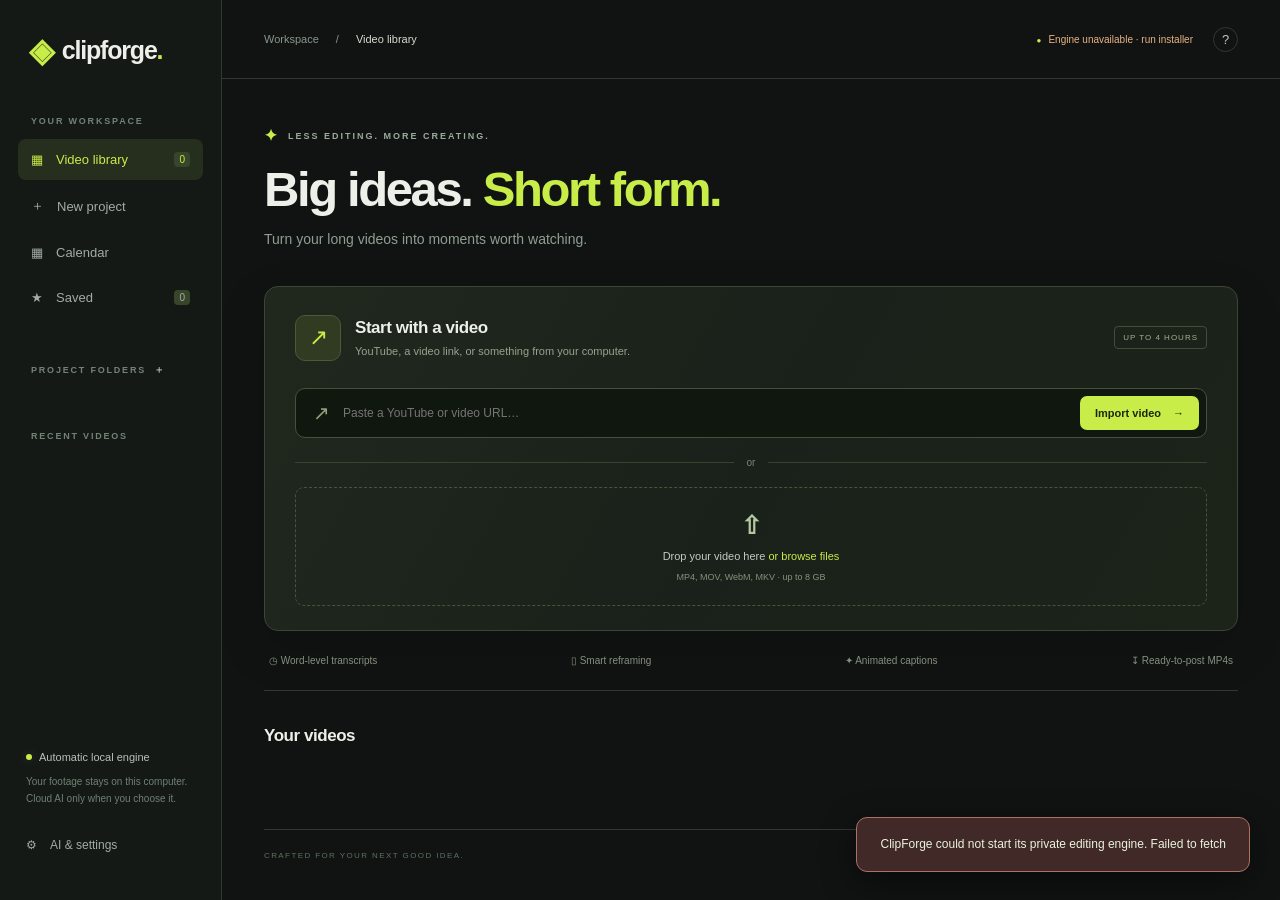
==== commit d5b1618b: "Add project folders, reviewed scheduling lineup and downloader fix" ====
--- a/extension/studio/index.html
+++ b/extension/studio/index.html
@@ -1,11 +1,11 @@
 <!doctype html>
 <html lang="en"><head><meta charset="utf-8"><meta name="viewport" content="width=device-width,initial-scale=1"><title>ClipForge · Your video, reimagined</title><link rel="stylesheet" href="style.css"></head>
 <body>
-<aside class="sidebar"><a class="brand" href="index.html" aria-label="ClipForge home"><span class="brand-icon">◈</span>clipforge<span class="brand-dot">.</span></a><div class="workspace-label">YOUR WORKSPACE</div><button class="nav active" id="home">▦ <span>Video library</span><span id="project-count" class="count">0</span></button><button class="nav" id="new">＋ <span>New project</span></button><button class="nav" id="calendar-nav">▦ <span>Calendar</span></button><button class="nav" id="saved-nav">★ <span>Saved</span><span id="saved-count" class="count">0</span></button><div class="workspace-label projects-label">RECENT PROJECTS</div><div id="projects"></div><div class="sidebar-bottom"><div class="local-dot"><i></i> Automatic local engine</div><p>Your footage stays on this computer.<br>Cloud AI only when you choose it.</p><button class="nav" id="settings-open">⚙ <span>AI & settings</span></button></div></aside>
+<aside class="sidebar"><a class="brand" href="index.html" aria-label="ClipForge home"><span class="brand-icon">◈</span>clipforge<span class="brand-dot">.</span></a><div class="workspace-label">YOUR WORKSPACE</div><button class="nav active" id="home">▦ <span>Video library</span><span id="project-count" class="count">0</span></button><button class="nav" id="new">＋ <span>New project</span></button><button class="nav" id="calendar-nav">▦ <span>Calendar</span></button><button class="nav" id="saved-nav">★ <span>Saved</span><span id="saved-count" class="count">0</span></button><div class="workspace-label projects-label">PROJECT FOLDERS <button id="folder-new" class="text-button" title="Create folder">＋</button></div><div id="folder-list"></div><div class="workspace-label projects-label">RECENT VIDEOS</div><div id="projects"></div><div class="sidebar-bottom"><div class="local-dot"><i></i> Automatic local engine</div><p>Your footage stays on this computer.<br>Cloud AI only when you choose it.</p><button class="nav" id="settings-open">⚙ <span>AI & settings</span></button></div></aside>
 <div class="shell"><header><div class="breadcrumb">Workspace <span>/</span> <b id="crumb">Video library</b></div><div class="header-right"><span id="connection" class="status">Connecting…</span><button id="help" class="icon-button" title="Setup guide">?</button></div></header>
 <main>
-<section id="welcome"><div class="eyebrow"><span>✦</span> LESS EDITING. MORE CREATING.</div><h1>Big ideas. <em>Short form.</em></h1><p class="lead">Turn your long videos into moments worth watching.</p><div class="import-panel"><div class="import-title"><span class="import-icon">↗</span><div><h2>Start with a video</h2><p>YouTube, a video link, or something from your computer.</p></div><span class="small-badge">UP TO 4 HOURS</span></div><form id="import-form"><div class="url-input"><span>↗</span><input id="source-url" type="url" placeholder="Paste a YouTube or video URL…" aria-label="Video URL" required><button class="primary" id="import-button">Import video <span>→</span></button></div></form><div class="or"><span></span>or<span></span></div><label class="dropzone" id="dropzone"><input type="file" id="file" accept="video/*,.mkv,.webm,.mov" hidden><span class="upload-symbol">⇧</span><b>Drop your video here <span>or browse files</span></b><small>MP4, MOV, WebM, MKV · up to 8 GB</small></label></div><div class="feature-strip"><span>◷ Word-level transcripts</span><span>▯ Smart reframing</span><span>✦ Animated captions</span><span>↧ Ready-to-post MP4s</span></div><div class="section-heading"><h2>Your projects</h2><span id="library-count"></span></div><div id="library" class="library"></div></section>
-<section id="project" hidden><div class="project-heading"><div><div class="eyebrow" id="source-label">VIDEO PROJECT</div><h1 id="project-title"></h1><p id="project-meta" class="muted"></p></div><a class="secondary button" id="download-source">↓ Original video</a></div>
+<section id="welcome"><div class="eyebrow"><span>✦</span> LESS EDITING. MORE CREATING.</div><h1>Big ideas. <em>Short form.</em></h1><p class="lead">Turn your long videos into moments worth watching.</p><div class="import-panel"><div class="import-title"><span class="import-icon">↗</span><div><h2>Start with a video</h2><p>YouTube, a video link, or something from your computer.</p></div><span class="small-badge">UP TO 4 HOURS</span></div><form id="import-form"><div class="url-input"><span>↗</span><input id="source-url" type="url" placeholder="Paste a YouTube or video URL…" aria-label="Video URL" required><button class="primary" id="import-button">Import video <span>→</span></button></div></form><div class="or"><span></span>or<span></span></div><label class="dropzone" id="dropzone"><input type="file" id="file" accept="video/*,.mkv,.webm,.mov" hidden><span class="upload-symbol">⇧</span><b>Drop your video here <span>or browse files</span></b><small>MP4, MOV, WebM, MKV · up to 8 GB</small></label></div><div class="feature-strip"><span>◷ Word-level transcripts</span><span>▯ Smart reframing</span><span>✦ Animated captions</span><span>↧ Ready-to-post MP4s</span></div><div class="section-heading"><h2 id="folder-heading">Your videos</h2><button id="folder-settings" class="text-button" hidden>Folder settings ⚙</button><button id="channel-browse" class="text-button" hidden>Browse channel ↗</button><span id="library-count"></span></div><p id="folder-note" class="tiny muted"></p><div id="channel-library" class="library" hidden></div><div id="library" class="library"></div></section>
+<section id="project" hidden><div class="project-heading"><div><div class="eyebrow" id="source-label">VIDEO PROJECT</div><h1 id="project-title"></h1><p id="project-meta" class="muted"></p></div><button id="video-settings" class="secondary">Organize video</button><a class="secondary button" id="download-source">↓ Original video</a></div>
 <div class="studio-grid"><div class="main-column"><div class="preview-card"><div class="preview-toolbar"><div><span class="live-dot"></span><b id="preview-label">Source preview</b></div><button id="show-source" class="text-button">View source</button></div><div class="video-stage" id="video-stage"><video id="player" controls playsinline preload="metadata"></video><div id="preview-caption" class="preview-caption"></div></div><div class="timeline"><div class="timeline-top"><span id="play-time">00:00</span><span id="timeline-note">Select a word to jump to that moment</span><span id="total-time">00:00</span></div><input id="scrubber" type="range" min="0" max="100" value="0" step=".05" aria-label="Video timeline"><div class="speech-wrap" id="speech-wrap"><i id="range-mark" hidden></i><div id="speech-map" class="speech-map"></div></div></div></div>
 <div class="content-tabs"><button class="selected" data-tab="clips">Your clips <span id="clip-count">0</span></button><button data-tab="transcript">Transcript</button><div class="tab-actions"><button id="manual" class="text-button">＋ Manual clip</button><button id="quick-from-clips" class="text-button">Quick schedule</button><button id="export-all" class="text-button">Export all ↗</button><a id="bundle" class="text-button" hidden>↓ ZIP</a></div></div><div id="clips-panel"><div id="clips" class="clips-grid"></div></div><div id="transcript-panel" hidden><div class="transcript-tools"><input id="transcript-search" placeholder="Search transcript…" aria-label="Search transcript"><button id="more-clips" class="primary">✦ Make more clips</button><button id="edit-transcript" class="secondary">Edit words</button><button id="save-transcript" class="primary" hidden>Save transcript</button></div><p class="muted tiny" id="transcript-info">Run Generate clips to create a transcript.</p><div id="transcript"></div></div></div>
 <aside class="inspector"><div id="generator"><div class="panel-heading"><span class="spark">✦</span><h2>Make the cut</h2></div><p class="muted">Find the moments. Set the style.<br>Let your next batch take shape.</p><label>Clip length<select id="length"><option value="30">~30 seconds · Quick hit</option><option value="45" selected>~45 seconds · The sweet spot</option><option value="60">~60 seconds · Tell a story</option><option value="90">~90 seconds · Go deeper</option></select></label><label>Number of clips<div class="stepper"><button id="count-minus">−</button><output id="count">4</output><button id="count-plus">＋</button></div></label><label>Transcription<select id="transcription"><option value="local">Local Whisper · private</option><option value="openrouter">OpenRouter · cloud AI</option></select></label><label id="local-model-label">Local accuracy<select id="local-model"><option value="tiny.en">Fast · English preview</option><option value="small" selected>Balanced · multilingual</option><option value="medium">Higher accuracy · slower</option></select></label><label>Find moments with<select id="selection"><option value="local">Local suggestions · no API key</option><option value="openrouter">OpenRouter · AI editor</option></select></label><label>Your creative direction<textarea id="brief" placeholder="e.g. Surprising advice for beginners. Lead with a strong opinion." rows="3"></textarea></label><label class="toggle-row"><span>Export clips automatically<small>1080 × 1920 · captions · gentle zoom</small></span><input id="auto-export" type="checkbox" checked></label>
@@ -28,8 +28,11 @@
 <div class="project-heading"><div><div class="eyebrow">SAVED CLIPS</div><h1>Saved</h1><p class="muted">Clips you keep here stay on this computer. If GoHighLevel is connected, the MP4 also goes into media storage.</p></div></div>
 <div id="saved-grid" class="library"></div>
 </section>
-</main><footer><span>CRAFTED FOR YOUR NEXT GOOD IDEA.</span><span>ClipForge Studio <b>1.1</b></span></footer></div>
+</main><footer><span>CRAFTED FOR YOUR NEXT GOOD IDEA.</span><span>ClipForge Studio <b>1.3</b></span></footer></div>
 <div id="job-dock" class="job-dock" hidden><div class="job-icon">✦</div><div class="job-body"><b id="job-message"></b><div class="progress-track"><div id="job-progress"></div></div></div><button id="cancel-job" class="text-button">Cancel</button></div><div id="toast" role="status" hidden></div>
+<dialog id="folder-dialog"><form method="dialog"><button class="dialog-close" aria-label="Close folder settings">×</button></form><div class="eyebrow">A HOME FOR YOUR IDEAS</div><h2>Project folder</h2><label>Folder name<input id="folder-name" maxlength="120" placeholder="e.g. My gardening channel"></label><label>One prompt for everything in this folder<textarea id="folder-instructions" maxlength="6000" rows="7" placeholder="Find practical tips for beginners. Start with a surprising takeaway. Write warmly, avoid hype, and invite people to share their progress."></textarea></label><p class="tiny muted">Used for AI clip selection and social copy. Local suggestions use simpler rules. Existing scheduled posts stay as written.</p><label>YouTube channel (optional)<input id="folder-channel" type="url" placeholder="https://www.youtube.com/@yourchannel"></label><p class="tiny muted">Browse up to 30 recent channel videos and import the ones you want. Videos download only when you choose Import.</p><div class="two-col"><button id="folder-delete" class="secondary" hidden>Delete folder</button><button id="folder-save" class="primary">Save folder</button></div></dialog>
+<dialog id="video-dialog"><form method="dialog"><button class="dialog-close" aria-label="Close video settings">×</button></form><h2>Organize video</h2><label>Video name<input id="video-name" maxlength="200"></label><label>Move to folder<select id="video-folder"></select></label><p class="tiny muted">Moving a video applies its new folder's instructions to future AI generations. Deleting moves its local files to ClipForge's trash; scheduled social posts are unaffected.</p><div class="two-col"><button id="video-delete" class="secondary">Delete video</button><button id="video-save" class="primary">Save changes</button></div></dialog>
+<div id="undo-delete" class="undo-delete" hidden><span>Video moved to trash.</span><button id="video-undo" class="text-button">Undo delete</button></div>
 <dialog id="settings"><form method="dialog"><button class="dialog-close" aria-label="Close settings">×</button></form><div class="eyebrow">YOUR AI, YOUR CHOICE</div><h2>AI, your brand & social posting</h2><p class="muted">Use one key for timestamped transcription and AI clip selection. Keys stay in your local ClipForge data folder.</p><label>OpenRouter API key<input id="api-key" type="password" placeholder="sk-or-…" autocomplete="off"></label><label>Clip selection model<input id="ai-model" value="google/gemini-2.5-flash"></label><label>Transcription model<input id="stt-model" value="openai/whisper-1"></label><p class="tiny muted">Transcription needs a provider that returns word timestamps. Leave the key blank to keep the saved key.</p>
 <div class="settings-split"></div>
 <div class="eyebrow">BRANDING</div>
@@ -78,16 +81,23 @@
 </div>
 </div>
 </dialog>
-<dialog id="quick-dialog" class="wide-dialog"><form method="dialog"><button class="dialog-close" aria-label="Close quick schedule">×</button></form><div class="eyebrow">QUICK SCHEDULE</div><h2>Space selected clips out</h2>
+<dialog id="quick-dialog" class="wide-dialog"><form method="dialog"><button class="dialog-close" aria-label="Close quick schedule">×</button></form><div class="eyebrow">QUICK SCHEDULE</div><h2>Build your next winning week.</h2><p class="muted">Your clips. Your voice. Pick the words for each post, then send your whole lineup to the calendar.</p><progress id="quick-progress" value="0" max="1" aria-label="Posts reviewed"></progress>
 <p class="muted" id="quick-count">Select clips on the project page first.</p>
 <label>Start<input id="quick-start" type="datetime-local"></label>
 <label>Every<select id="quick-interval"><option value="1">1 hour</option><option value="3">3 hours</option><option value="6" selected>6 hours</option><option value="12">12 hours</option><option value="24">Every day</option></select></label>
 <label>Posting as<select id="quick-user"><option value="">Load staff…</option></select></label>
 <label>Post type<select id="quick-type"><option value="reel">Reel / Short</option><option value="post">Feed post</option><option value="story">Story</option></select></label>
-<label>First comment<textarea id="quick-follow" rows="2" placeholder="Optional follow-up comment on every post"></textarea></label>
+<div id="quick-lineup" class="quick-lineup" aria-label="Your post lineup"></div>
+<section class="quick-review-card"><div class="quick-card-head"><img id="quick-poster" alt="Selected clip preview"><div><div class="eyebrow">MAKE IT YOURS</div><h3 id="quick-edit-title"></h3><button id="quick-rewrite" class="text-button" type="button">✦ Give me fresh options</button></div></div>
+<p id="quick-options-status" class="tiny muted" role="status"></p>
+<div class="eyebrow">PICK YOUR TITLE & CAPTION</div><div id="quick-post-picks" class="copy-picks"></div>
+<label>Title & caption<textarea id="quick-summary" rows="4" maxlength="5000" placeholder="Lead with your title, then add your caption."></textarea></label>
+<div class="eyebrow">PICK YOUR FIRST COMMENT</div><div id="quick-comment-picks" class="copy-picks"></div>
+<label>First comment<textarea id="quick-comment" rows="3" maxlength="1200" placeholder="Start a conversation, add a link, or leave it blank."></textarea></label><button id="quick-no-comment" type="button" class="text-button">No first comment for this post</button>
+<div class="two-col"><button id="quick-back" type="button" class="secondary">← Previous</button><button id="quick-review" type="button" class="primary">✓ Looks good — next clip</button></div></section>
 <div class="eyebrow accounts-label">ACCOUNTS</div>
 <div id="quick-accounts" class="account-list"></div>
-<button id="quick-save" class="primary generate" type="button">Schedule selected clips</button>
+<button id="quick-save" class="primary generate" type="button">Schedule reviewed posts ↗</button>
 </dialog>
 <dialog id="post-dialog" class="wide-dialog"><form method="dialog"><button class="dialog-close" aria-label="Close post">×</button></form>
 <div class="eyebrow" id="post-detail-status">POST</div>
--- a/extension/studio/style.css
+++ b/extension/studio/style.css
@@ -2,3 +2,7 @@
 .settings-split{height:1px;background:var(--line);margin:28px 0 22px}.optional{font-weight:500;color:#7f917e;text-transform:none;letter-spacing:0}.calendar-tools{display:flex;align-items:center;gap:10px;flex-wrap:wrap}.calendar-tools b{min-width:140px;text-align:center}.cal-grid{display:grid;grid-template-columns:repeat(7,minmax(0,1fr));gap:8px}.cal-dow{font-size:9px;letter-spacing:1px;color:#7f917e;padding:0 6px 4px}.cal-day{min-height:92px;background:var(--panel);border:1px solid var(--line);border-radius:10px;padding:7px;display:flex;flex-direction:column;gap:4px}.cal-pad{min-height:0}.cal-day.today{border-color:#8da83a}.cal-day>b{font-size:11px;margin-bottom:2px}.cal-post{background:#243024;border:0;border-radius:7px;color:#dce8cf;font-size:9px;padding:5px 6px;text-align:left;line-height:1.25;cursor:grab;display:flex;flex-direction:column;gap:3px;min-height:0}.cal-post:active{cursor:grabbing}.cal-day.drop{outline:2px dashed var(--accent)}.cal-row{display:flex;align-items:center;justify-content:space-between;gap:4px}.cal-time{font-size:8px;color:#9aaa8a;font-variant-numeric:tabular-nums}.cal-icons{display:flex;gap:2px;flex-wrap:wrap;justify-content:flex-end}.soc{width:15px;height:15px;border-radius:4px;display:grid;place-items:center;font-size:7px;font-weight:800;color:#fff;font-style:normal;letter-spacing:-.2px;line-height:1}.cal-title{font-size:8px;color:#d5e0c8;overflow:hidden;display:-webkit-box;-webkit-line-clamp:2;-webkit-box-orient:vertical}.clip-copy{position:relative}.clip-pick{position:absolute;top:10px;right:10px;width:16px;height:16px;accent-color:var(--accent)}.clip-actions{flex-wrap:wrap;gap:6px}.wide-dialog{max-width:820px}.schedule-grid{display:grid;grid-template-columns:260px 1fr;gap:22px;margin-top:8px}.mini-cal-head{display:flex;align-items:center;justify-content:space-between;margin-bottom:8px}.mini-cal{display:grid;grid-template-columns:repeat(7,1fr);gap:4px}.mini-cal button,.mini-cal span{border:0;background:#121713;color:#c5d0c2;border-radius:6px;height:32px;font-size:10px}.mini-cal .dow{background:transparent;color:#7f917e;height:20px}.mini-cal .picked{background:var(--accent);color:#1c280c}.mini-cal .muted-day{opacity:.35}.account-list{display:flex;flex-direction:column;gap:8px;margin:10px 0 18px}.account-list label{display:flex;align-items:center;gap:10px;margin:0;font-size:11px}.account-list input{width:16px;height:16px;margin:0}.accounts-label{margin-top:18px}#settings{max-width:560px}#more-clips{white-space:nowrap}.speech-wrap{position:relative;margin-top:8px;cursor:ew-resize;min-height:19px}.speech-map{margin-top:0}.range-on #range-mark,.speech-wrap #range-mark{position:absolute;top:0;bottom:0;background:#c8ed4848;border:1px solid var(--accent);border-radius:3px;pointer-events:none;z-index:1}.advanced{margin-top:16px;border-top:1px solid var(--line);padding-top:12px}.advanced summary{cursor:pointer;color:#aebaa9;font-size:11px;font-weight:600}.advanced[open] summary{color:var(--accent)}.advanced label{margin-top:12px}input[type=color]{padding:3px;height:38px;cursor:pointer}.clip-saved{color:var(--accent)}.saved-pill{position:absolute;top:9px;right:9px;background:#1b281de8;color:var(--accent);font-size:8px;padding:4px 6px;border-radius:4px;letter-spacing:.4px}.copy-head{display:flex;align-items:center;justify-content:space-between;margin:4px 0 8px}.copy-picks{display:flex;flex-direction:column;gap:6px;margin:0 0 10px}.copy-opt{border:1px solid var(--line);background:#121713;color:#d5e0c8;border-radius:8px;padding:8px 10px;text-align:left;line-height:1.4}.copy-opt b{display:block;font-size:9px;color:var(--accent);margin-bottom:3px}.copy-opt span{font-size:10px;color:#c5d0c2}.copy-opt.on{border-color:var(--accent);background:#262f1e}.preview-caption{color:var(--cap,#fff)}.preview-caption mark{color:var(--hi,var(--accent))}@media(max-width:850px){.schedule-grid{grid-template-columns:1fr}.cal-grid{grid-template-columns:repeat(2,1fr)}.cal-dow{display:none}}
 
 .aspire-card{margin:20px 0;padding:22px;border:1px solid #b5cf70;border-radius:16px;background:#f5f9ec;color:#263223}.aspire-card h3{margin:10px 0}.aspire-card p{line-height:1.6}.advanced ol{padding-left:22px;line-height:1.75}.advanced li{margin:12px 0}
+
+#quick-progress{width:100%;height:10px;accent-color:#83ad25;margin:8px 0 20px}.quick-lineup{display:flex;gap:8px;overflow-x:auto;padding:16px 0}.quick-step{min-width:150px;max-width:210px;text-align:left;border:1px solid #dbe0d1;border-radius:12px;background:#f7f9f1;padding:12px;color:#28351f}.quick-step.active{border-color:#648a22;box-shadow:0 0 0 2px #d0e7a1}.quick-step small{display:block;margin-top:6px;font-size:11px}.quick-review-card{border:1px solid #dce3cf;border-radius:18px;padding:22px;margin:8px 0 24px}.quick-card-head{display:flex;gap:18px;align-items:center}.quick-card-head img{width:85px;height:110px;object-fit:cover;border-radius:12px}.quick-card-head h3{margin:8px 0}.quick-review-card .two-col{margin-top:20px}#quick-save:disabled{opacity:.5;cursor:not-allowed}@media(prefers-reduced-motion:no-preference){#quick-progress{transition:all .25s}.quick-step{transition:box-shadow .2s}}
+
+.library-entry{min-width:0}.library-entry .library-card{width:100%}.channel-card{padding:18px;border:1px solid #d6dfc4;border-radius:14px;display:grid;gap:12px}.undo-delete{position:fixed;left:30px;bottom:25px;background:#d8efab;color:#20320c;padding:14px 22px;border-radius:14px;z-index:100}.undo-delete[hidden]{display:none}#folder-list .active{background:#e6efcf;color:#273a11}#channel-library{margin:24px 0}#folder-instructions{min-height:170px}
